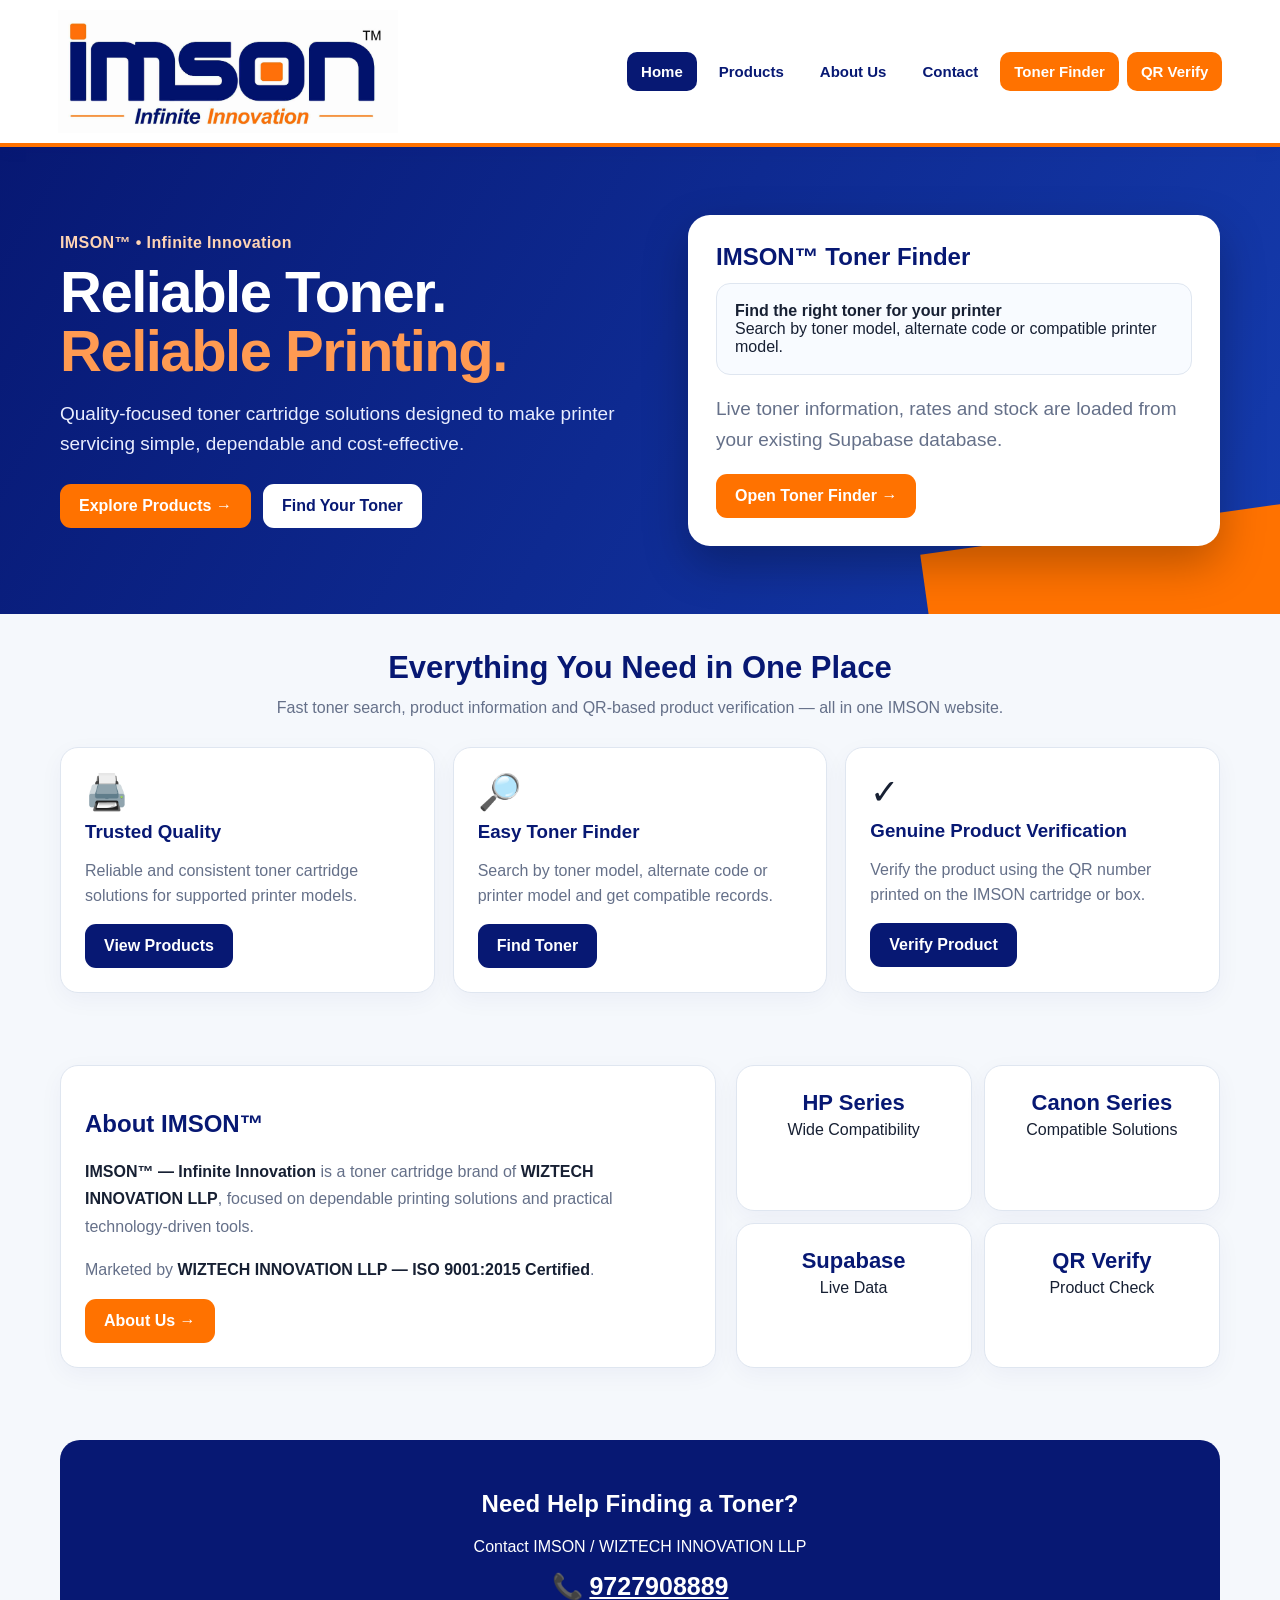
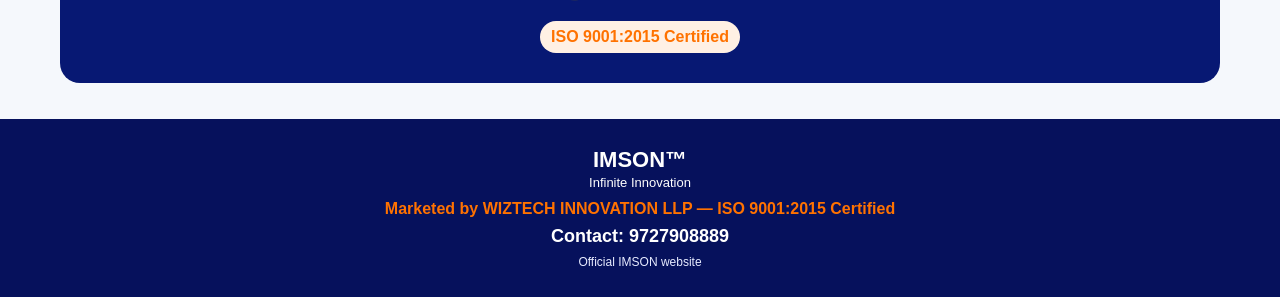
==== index.html @ 4d55fdef "Add files via upload" ====
<!doctype html><html lang="en"><head><meta charset="utf-8"><meta name="viewport" content="width=device-width,initial-scale=1"><title>IMSON™ | Infinite Innovation</title><meta name="description" content="IMSON™ toner cartridges — reliable printing solutions, toner finder and genuine product verification."><link rel="stylesheet" href="styles.css">
<link rel="icon" type="image/jpeg" href="Fevicon.jpg">
<link rel="shortcut icon" type="image/jpeg" href="Fevicon.jpg">
</head><body>
<header class="site-header"><a class="brand-link" href="index.html"><img class="site-logo" src="imson-logo.png" alt="IMSON™ Infinite Innovation"></a><nav class="site-nav"><a class="active" href="index.html">Home</a><a href="products.html">Products</a><a href="about.html">About Us</a><a href="contact.html">Contact</a><a class="special" href="toner-finder.html">Toner Finder</a><a class="special" href="qr-verification.html">QR Verify</a></nav></header>
<main>
<section class="hero-home"><div class="container home-grid"><div><div class="eyebrow">IMSON™ • Infinite Innovation</div><h1>Reliable Toner.<br><span>Reliable Printing.</span></h1><p>Quality-focused toner cartridge solutions designed to make printer servicing simple, dependable and cost-effective.</p><div class="hero-actions"><a class="btn btn-orange" href="products.html">Explore Products →</a><a class="btn btn-white" href="toner-finder.html">Find Your Toner</a></div></div><div class="hero-card"><h2>IMSON™ Toner Finder</h2><div class="finder-mini"><b>Find the right toner for your printer</b><br>Search by toner model, alternate code or compatible printer model.</div><p style="color:#657089;line-height:1.6">Live toner information, rates and stock are loaded from your existing Supabase database.</p><a class="btn btn-orange" href="toner-finder.html">Open Toner Finder →</a></div></div></section>
<section class="section"><div class="container"><h2 class="section-title">Everything You Need in One Place</h2><p class="section-sub">Fast toner search, product information and QR-based product verification — all in one IMSON website.</p><div class="features"><article class="card feature-card"><div class="feature-icon">🖨️</div><h3>Trusted Quality</h3><p>Reliable and consistent toner cartridge solutions for supported printer models.</p><a class="btn btn-navy" href="products.html">View Products</a></article><article class="card feature-card"><div class="feature-icon">🔎</div><h3>Easy Toner Finder</h3><p>Search by toner model, alternate code or printer model and get compatible records.</p><a class="btn btn-navy" href="toner-finder.html">Find Toner</a></article><article class="card feature-card"><div class="feature-icon">✓</div><h3>Genuine Product Verification</h3><p>Verify the product using the QR number printed on the IMSON cartridge or box.</p><a class="btn btn-navy" href="qr-verification.html">Verify Product</a></article></div></div></section>
<section class="section" id="about-preview"><div class="container about-grid"><div class="card"><h2 style="color:var(--navy)">About IMSON™</h2><p style="line-height:1.7;color:var(--muted)"><b style="color:var(--text)">IMSON™ — Infinite Innovation</b> is a toner cartridge brand of <b style="color:var(--text)">WIZTECH INNOVATION LLP</b>, focused on dependable printing solutions and practical technology-driven tools.</p><p style="line-height:1.7;color:var(--muted)">Marketed by <b style="color:var(--text)">WIZTECH INNOVATION LLP — ISO 9001:2015 Certified</b>.</p><a class="btn btn-orange" href="about.html">About Us →</a></div><div class="facts"><div class="card fact"><b>HP Series</b>Wide Compatibility</div><div class="card fact"><b>Canon Series</b>Compatible Solutions</div><div class="card fact"><b>Supabase</b>Live Data</div><div class="card fact"><b>QR Verify</b>Product Check</div></div></div></section>
<section class="section"><div class="container"><div class="contact-cta"><h2>Need Help Finding a Toner?</h2><p>Contact IMSON / WIZTECH INNOVATION LLP</p><p style="font-size:25px;margin:10px 0">📞 <a href="tel:9727908889">9727908889</a></p><span class="iso">ISO 9001:2015 Certified</span></div></div></section>
</main><footer class="footer"><div class="brand">IMSON™</div><div class="tag">Infinite Innovation</div><div class="marketed">Marketed by WIZTECH INNOVATION LLP — ISO 9001:2015 Certified</div><div class="contact">Contact: 9727908889</div><div class="official">Official IMSON website</div></footer></body></html>
---- styles.css ----
:root{--navy:#071873;--navy2:#1237a6;--orange:#ff7200;--bg:#f5f8fc;--text:#172033;--muted:#657089;--line:#dfe6f0;--green:#16823e}
*{box-sizing:border-box}html{scroll-behavior:smooth}body{margin:0;font-family:Arial,Helvetica,sans-serif;background:var(--bg);color:var(--text)}
a{color:inherit}.site-header{background:#fff;border-bottom:4px solid var(--orange);padding:10px 4.5%;display:flex;align-items:center;justify-content:space-between;gap:22px;flex-wrap:wrap;box-shadow:0 2px 16px #07187312;overflow:visible;position:relative;z-index:10}.brand-link{display:block;line-height:0;flex:0 0 auto;overflow:visible}.site-logo{display:block;width:340px;max-width:43vw;height:auto;max-height:none;object-fit:contain;overflow:visible}.site-nav{display:flex;align-items:center;justify-content:center;gap:8px;flex-wrap:wrap;margin-left:auto}.site-nav a{padding:10px 13px;border-radius:10px;background:transparent;color:var(--navy);text-decoration:none;font-weight:800;font-size:15px;white-space:nowrap;border:1px solid transparent}.site-nav a:hover,.site-nav a.active{background:var(--navy);color:#fff}.site-nav a.special{background:var(--orange);color:#fff}.site-nav a.special:hover,.site-nav a.special.active{background:#e65f00;color:#fff}
.container{width:min(1160px,calc(100% - 28px));margin:0 auto}.page-hero{background:linear-gradient(120deg,var(--navy),#153caf);color:#fff;padding:48px 20px;text-align:center;position:relative;overflow:hidden}.page-hero:after{content:"";position:absolute;right:-90px;bottom:-70px;width:380px;height:120px;background:var(--orange);transform:rotate(-8deg);opacity:.95}.page-hero h1,.page-hero p,.page-hero .crumb{position:relative;z-index:1}.page-hero h1{font-size:42px;margin:0 0 8px}.page-hero p{font-size:18px;margin:0;color:#e9edff}.crumb{font-size:13px;margin-bottom:12px;color:#dfe7ff}.section{padding:36px 0}.section-title{text-align:center;color:var(--navy);font-size:31px;margin:0 0 10px}.section-sub{text-align:center;color:var(--muted);margin:0 auto 26px;max-width:760px;line-height:1.55}.card{background:#fff;border:1px solid var(--line);border-radius:18px;padding:24px;box-shadow:0 7px 25px #0718730b}.btn{display:inline-block;text-decoration:none;border:0;border-radius:11px;padding:13px 19px;font-weight:900;cursor:pointer}.btn-orange{background:var(--orange);color:#fff}.btn-navy{background:var(--navy);color:#fff}.btn-white{background:#fff;color:var(--navy)}
.footer{margin-top:0;background:#06115c;color:#fff;text-align:center;padding:28px 15px}.footer .brand{font-size:22px;font-weight:900}.footer .tag{margin-top:2px;font-size:13px}.footer .marketed{color:var(--orange);font-weight:900;margin-top:10px}.footer .contact{font-size:18px;font-weight:900;margin-top:8px}.footer .official{font-size:12px;color:#e7ebff;margin-top:8px}
.hero-home{background:linear-gradient(120deg,var(--navy),#153caf);color:#fff;padding:68px 0;position:relative;overflow:hidden}.hero-home:after{content:"";position:absolute;right:-80px;bottom:-80px;width:430px;height:170px;background:var(--orange);transform:rotate(-8deg)}.home-grid{display:grid;grid-template-columns:1.05fr .95fr;gap:40px;align-items:center;position:relative;z-index:1}.eyebrow{font-weight:800;color:#ffd4b4;letter-spacing:.4px}.hero-home h1{font-size:58px;line-height:1.02;margin:10px 0 18px;letter-spacing:-1.5px}.hero-home h1 span{color:#ff9a52}.hero-home p{font-size:19px;line-height:1.6;color:#e9edff;max-width:620px}.hero-actions{display:flex;gap:12px;flex-wrap:wrap;margin-top:24px}.hero-card{background:#fff;color:var(--text);border-radius:22px;padding:28px;box-shadow:0 18px 45px #0004}.hero-card h2{color:var(--navy);margin:0 0 12px}.finder-mini{border:1px solid var(--line);border-radius:14px;padding:18px;background:#f8fbff}.features{display:grid;grid-template-columns:repeat(3,1fr);gap:18px}.feature-card h3{color:var(--navy);margin:8px 0}.feature-icon{font-size:35px}.feature-card p{color:var(--muted);line-height:1.55}.about-grid{display:grid;grid-template-columns:1.15fr .85fr;gap:20px}.facts{display:grid;grid-template-columns:1fr 1fr;gap:12px}.fact{text-align:center}.fact b{display:block;color:var(--navy);font-size:22px;margin-bottom:5px}.contact-cta{background:var(--navy);color:#fff;border-radius:20px;padding:30px;text-align:center}.contact-cta a{color:#fff;font-weight:900}.iso{display:inline-block;background:#fff0e4;color:var(--orange);font-weight:900;padding:7px 11px;border-radius:999px;margin-top:10px}
.products-search{display:flex;gap:10px;max-width:800px;margin:0 auto 25px}.products-search input{flex:1;padding:14px 16px;border:2px solid #d7e1ed;border-radius:10px;font-size:16px;outline:none}.products-grid{display:grid;grid-template-columns:repeat(3,1fr);gap:16px}.product-card h3{margin:0;color:var(--navy);font-size:24px}.product-card .alt{color:var(--muted);margin-top:5px}.product-meta{display:flex;justify-content:space-between;gap:10px;margin-top:18px;padding-top:14px;border-top:1px solid var(--line);font-weight:900;color:var(--navy)}.badge{display:inline-block;background:#edf5ff;color:#234c84;border:1px solid #dceafa;padding:5px 8px;border-radius:15px;margin:3px 3px 0 0;font-size:12px}.stock{color:var(--green)}.empty{padding:30px;text-align:center;color:var(--muted)}
.contact-grid{display:grid;grid-template-columns:.8fr 1.2fr;gap:20px}.contact-list{display:grid;gap:12px}.contact-item{background:#fff;border:1px solid var(--line);border-radius:15px;padding:18px}.contact-item b{display:block;color:var(--navy);margin-bottom:5px}.contact-form{display:grid;gap:12px}.contact-form label{font-weight:800;color:var(--navy);font-size:14px}.contact-form input,.contact-form textarea{width:100%;padding:13px;border:1px solid #cbd4e2;border-radius:10px;font-size:15px}.contact-form textarea{min-height:150px;resize:vertical}.note{color:var(--muted);font-size:13px}
@media(max-width:1000px){.site-logo{max-width:40vw}.home-grid,.about-grid,.contact-grid{grid-template-columns:1fr}.products-grid,.features{grid-template-columns:repeat(2,1fr)}.hero-home h1{font-size:48px}}
@media(max-width:760px){.site-header{justify-content:center;padding:10px 12px}.brand-link{width:100%;text-align:center}.site-logo{width:340px;max-width:92vw}.site-nav{width:100%;margin:0;gap:5px}.site-nav a{font-size:13px;padding:9px 10px}.hero-home{padding:48px 0}.hero-home h1{font-size:40px}.page-hero h1{font-size:34px}.products-grid,.features{grid-template-columns:1fr}.products-search{flex-direction:column}.products-search .btn{width:100%}}
@media(max-width:480px){.site-nav a{font-size:12px;padding:8px 8px}.site-logo{max-width:94vw}.facts{grid-template-columns:1fr}.hero-home h1{font-size:34px}}
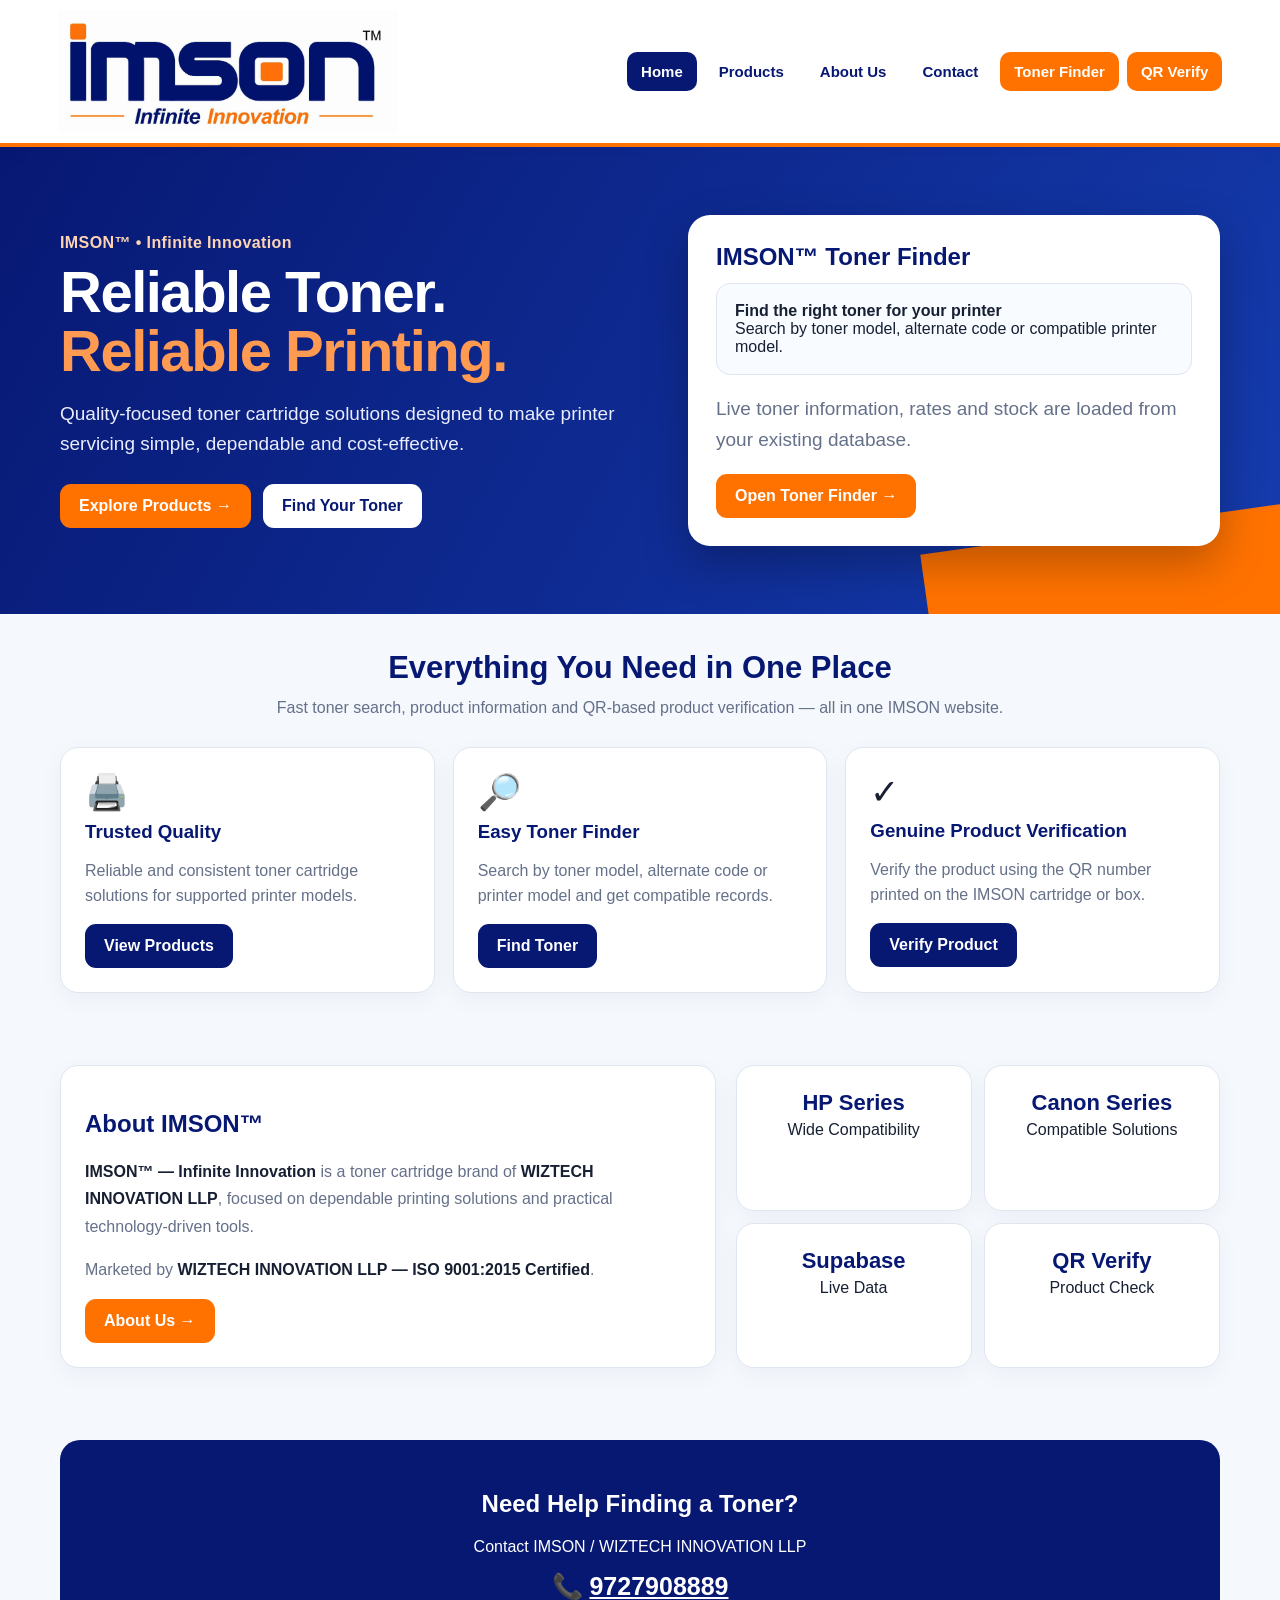
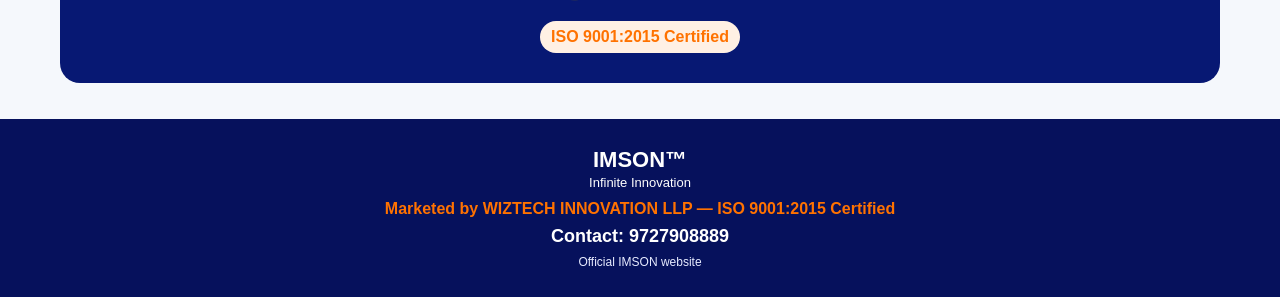
==== commit f5e0abff: "Update index.html" ====
--- a/index.html
+++ b/index.html
@@ -4,7 +4,7 @@
 </head><body>
 <header class="site-header"><a class="brand-link" href="index.html"><img class="site-logo" src="imson-logo.png" alt="IMSON™ Infinite Innovation"></a><nav class="site-nav"><a class="active" href="index.html">Home</a><a href="products.html">Products</a><a href="about.html">About Us</a><a href="contact.html">Contact</a><a class="special" href="toner-finder.html">Toner Finder</a><a class="special" href="qr-verification.html">QR Verify</a></nav></header>
 <main>
-<section class="hero-home"><div class="container home-grid"><div><div class="eyebrow">IMSON™ • Infinite Innovation</div><h1>Reliable Toner.<br><span>Reliable Printing.</span></h1><p>Quality-focused toner cartridge solutions designed to make printer servicing simple, dependable and cost-effective.</p><div class="hero-actions"><a class="btn btn-orange" href="products.html">Explore Products →</a><a class="btn btn-white" href="toner-finder.html">Find Your Toner</a></div></div><div class="hero-card"><h2>IMSON™ Toner Finder</h2><div class="finder-mini"><b>Find the right toner for your printer</b><br>Search by toner model, alternate code or compatible printer model.</div><p style="color:#657089;line-height:1.6">Live toner information, rates and stock are loaded from your existing Supabase database.</p><a class="btn btn-orange" href="toner-finder.html">Open Toner Finder →</a></div></div></section>
+<section class="hero-home"><div class="container home-grid"><div><div class="eyebrow">IMSON™ • Infinite Innovation</div><h1>Reliable Toner.<br><span>Reliable Printing.</span></h1><p>Quality-focused toner cartridge solutions designed to make printer servicing simple, dependable and cost-effective.</p><div class="hero-actions"><a class="btn btn-orange" href="products.html">Explore Products →</a><a class="btn btn-white" href="toner-finder.html">Find Your Toner</a></div></div><div class="hero-card"><h2>IMSON™ Toner Finder</h2><div class="finder-mini"><b>Find the right toner for your printer</b><br>Search by toner model, alternate code or compatible printer model.</div><p style="color:#657089;line-height:1.6">Live toner information, rates and stock are loaded from your existing database.</p><a class="btn btn-orange" href="toner-finder.html">Open Toner Finder →</a></div></div></section>
 <section class="section"><div class="container"><h2 class="section-title">Everything You Need in One Place</h2><p class="section-sub">Fast toner search, product information and QR-based product verification — all in one IMSON website.</p><div class="features"><article class="card feature-card"><div class="feature-icon">🖨️</div><h3>Trusted Quality</h3><p>Reliable and consistent toner cartridge solutions for supported printer models.</p><a class="btn btn-navy" href="products.html">View Products</a></article><article class="card feature-card"><div class="feature-icon">🔎</div><h3>Easy Toner Finder</h3><p>Search by toner model, alternate code or printer model and get compatible records.</p><a class="btn btn-navy" href="toner-finder.html">Find Toner</a></article><article class="card feature-card"><div class="feature-icon">✓</div><h3>Genuine Product Verification</h3><p>Verify the product using the QR number printed on the IMSON cartridge or box.</p><a class="btn btn-navy" href="qr-verification.html">Verify Product</a></article></div></div></section>
 <section class="section" id="about-preview"><div class="container about-grid"><div class="card"><h2 style="color:var(--navy)">About IMSON™</h2><p style="line-height:1.7;color:var(--muted)"><b style="color:var(--text)">IMSON™ — Infinite Innovation</b> is a toner cartridge brand of <b style="color:var(--text)">WIZTECH INNOVATION LLP</b>, focused on dependable printing solutions and practical technology-driven tools.</p><p style="line-height:1.7;color:var(--muted)">Marketed by <b style="color:var(--text)">WIZTECH INNOVATION LLP — ISO 9001:2015 Certified</b>.</p><a class="btn btn-orange" href="about.html">About Us →</a></div><div class="facts"><div class="card fact"><b>HP Series</b>Wide Compatibility</div><div class="card fact"><b>Canon Series</b>Compatible Solutions</div><div class="card fact"><b>Supabase</b>Live Data</div><div class="card fact"><b>QR Verify</b>Product Check</div></div></div></section>
 <section class="section"><div class="container"><div class="contact-cta"><h2>Need Help Finding a Toner?</h2><p>Contact IMSON / WIZTECH INNOVATION LLP</p><p style="font-size:25px;margin:10px 0">📞 <a href="tel:9727908889">9727908889</a></p><span class="iso">ISO 9001:2015 Certified</span></div></div></section>
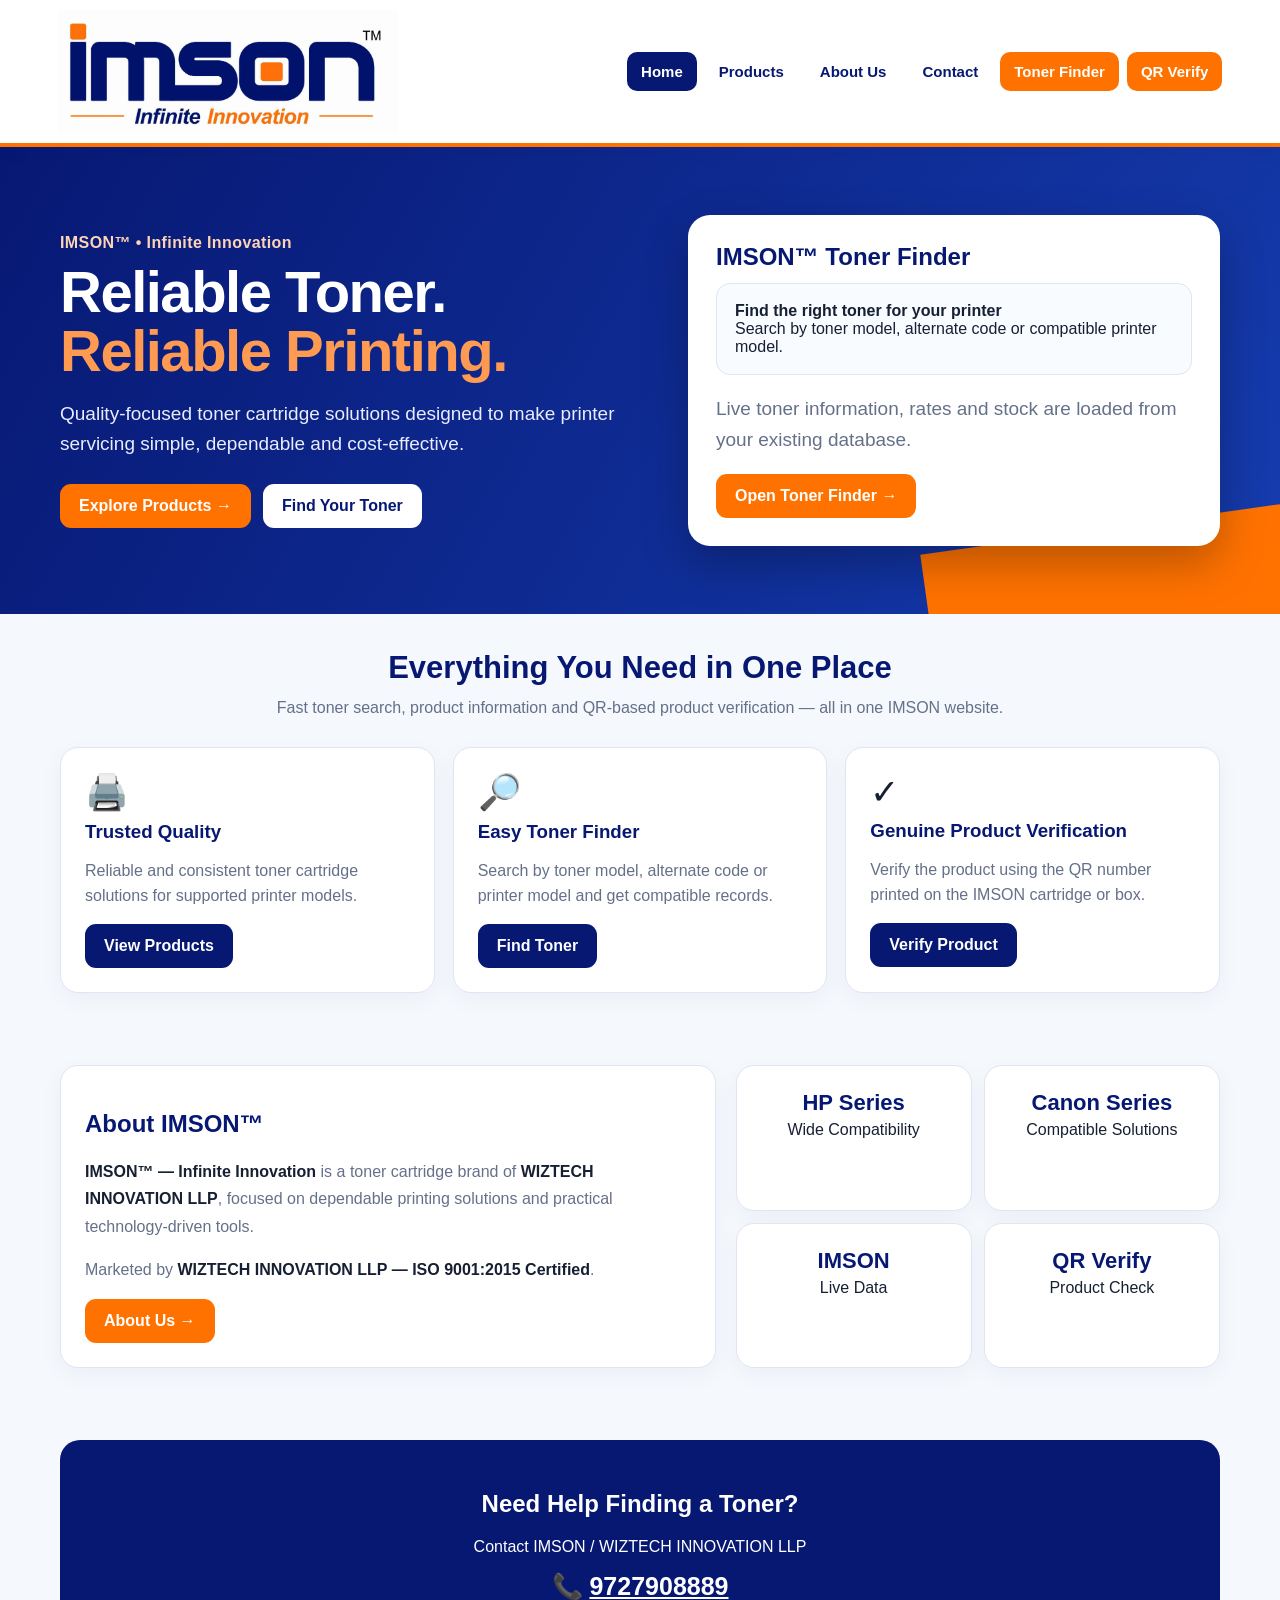
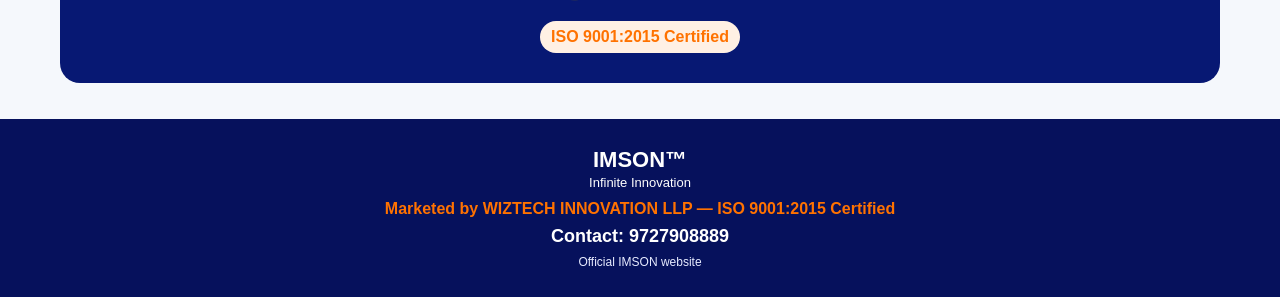
==== commit 699dd16c: "Update index.html" ====
--- a/index.html
+++ b/index.html
@@ -6,6 +6,6 @@
 <main>
 <section class="hero-home"><div class="container home-grid"><div><div class="eyebrow">IMSON™ • Infinite Innovation</div><h1>Reliable Toner.<br><span>Reliable Printing.</span></h1><p>Quality-focused toner cartridge solutions designed to make printer servicing simple, dependable and cost-effective.</p><div class="hero-actions"><a class="btn btn-orange" href="products.html">Explore Products →</a><a class="btn btn-white" href="toner-finder.html">Find Your Toner</a></div></div><div class="hero-card"><h2>IMSON™ Toner Finder</h2><div class="finder-mini"><b>Find the right toner for your printer</b><br>Search by toner model, alternate code or compatible printer model.</div><p style="color:#657089;line-height:1.6">Live toner information, rates and stock are loaded from your existing database.</p><a class="btn btn-orange" href="toner-finder.html">Open Toner Finder →</a></div></div></section>
 <section class="section"><div class="container"><h2 class="section-title">Everything You Need in One Place</h2><p class="section-sub">Fast toner search, product information and QR-based product verification — all in one IMSON website.</p><div class="features"><article class="card feature-card"><div class="feature-icon">🖨️</div><h3>Trusted Quality</h3><p>Reliable and consistent toner cartridge solutions for supported printer models.</p><a class="btn btn-navy" href="products.html">View Products</a></article><article class="card feature-card"><div class="feature-icon">🔎</div><h3>Easy Toner Finder</h3><p>Search by toner model, alternate code or printer model and get compatible records.</p><a class="btn btn-navy" href="toner-finder.html">Find Toner</a></article><article class="card feature-card"><div class="feature-icon">✓</div><h3>Genuine Product Verification</h3><p>Verify the product using the QR number printed on the IMSON cartridge or box.</p><a class="btn btn-navy" href="qr-verification.html">Verify Product</a></article></div></div></section>
-<section class="section" id="about-preview"><div class="container about-grid"><div class="card"><h2 style="color:var(--navy)">About IMSON™</h2><p style="line-height:1.7;color:var(--muted)"><b style="color:var(--text)">IMSON™ — Infinite Innovation</b> is a toner cartridge brand of <b style="color:var(--text)">WIZTECH INNOVATION LLP</b>, focused on dependable printing solutions and practical technology-driven tools.</p><p style="line-height:1.7;color:var(--muted)">Marketed by <b style="color:var(--text)">WIZTECH INNOVATION LLP — ISO 9001:2015 Certified</b>.</p><a class="btn btn-orange" href="about.html">About Us →</a></div><div class="facts"><div class="card fact"><b>HP Series</b>Wide Compatibility</div><div class="card fact"><b>Canon Series</b>Compatible Solutions</div><div class="card fact"><b>Supabase</b>Live Data</div><div class="card fact"><b>QR Verify</b>Product Check</div></div></div></section>
+<section class="section" id="about-preview"><div class="container about-grid"><div class="card"><h2 style="color:var(--navy)">About IMSON™</h2><p style="line-height:1.7;color:var(--muted)"><b style="color:var(--text)">IMSON™ — Infinite Innovation</b> is a toner cartridge brand of <b style="color:var(--text)">WIZTECH INNOVATION LLP</b>, focused on dependable printing solutions and practical technology-driven tools.</p><p style="line-height:1.7;color:var(--muted)">Marketed by <b style="color:var(--text)">WIZTECH INNOVATION LLP — ISO 9001:2015 Certified</b>.</p><a class="btn btn-orange" href="about.html">About Us →</a></div><div class="facts"><div class="card fact"><b>HP Series</b>Wide Compatibility</div><div class="card fact"><b>Canon Series</b>Compatible Solutions</div><div class="card fact"><b>IMSON</b>Live Data</div><div class="card fact"><b>QR Verify</b>Product Check</div></div></div></section>
 <section class="section"><div class="container"><div class="contact-cta"><h2>Need Help Finding a Toner?</h2><p>Contact IMSON / WIZTECH INNOVATION LLP</p><p style="font-size:25px;margin:10px 0">📞 <a href="tel:9727908889">9727908889</a></p><span class="iso">ISO 9001:2015 Certified</span></div></div></section>
 </main><footer class="footer"><div class="brand">IMSON™</div><div class="tag">Infinite Innovation</div><div class="marketed">Marketed by WIZTECH INNOVATION LLP — ISO 9001:2015 Certified</div><div class="contact">Contact: 9727908889</div><div class="official">Official IMSON website</div></footer></body></html>
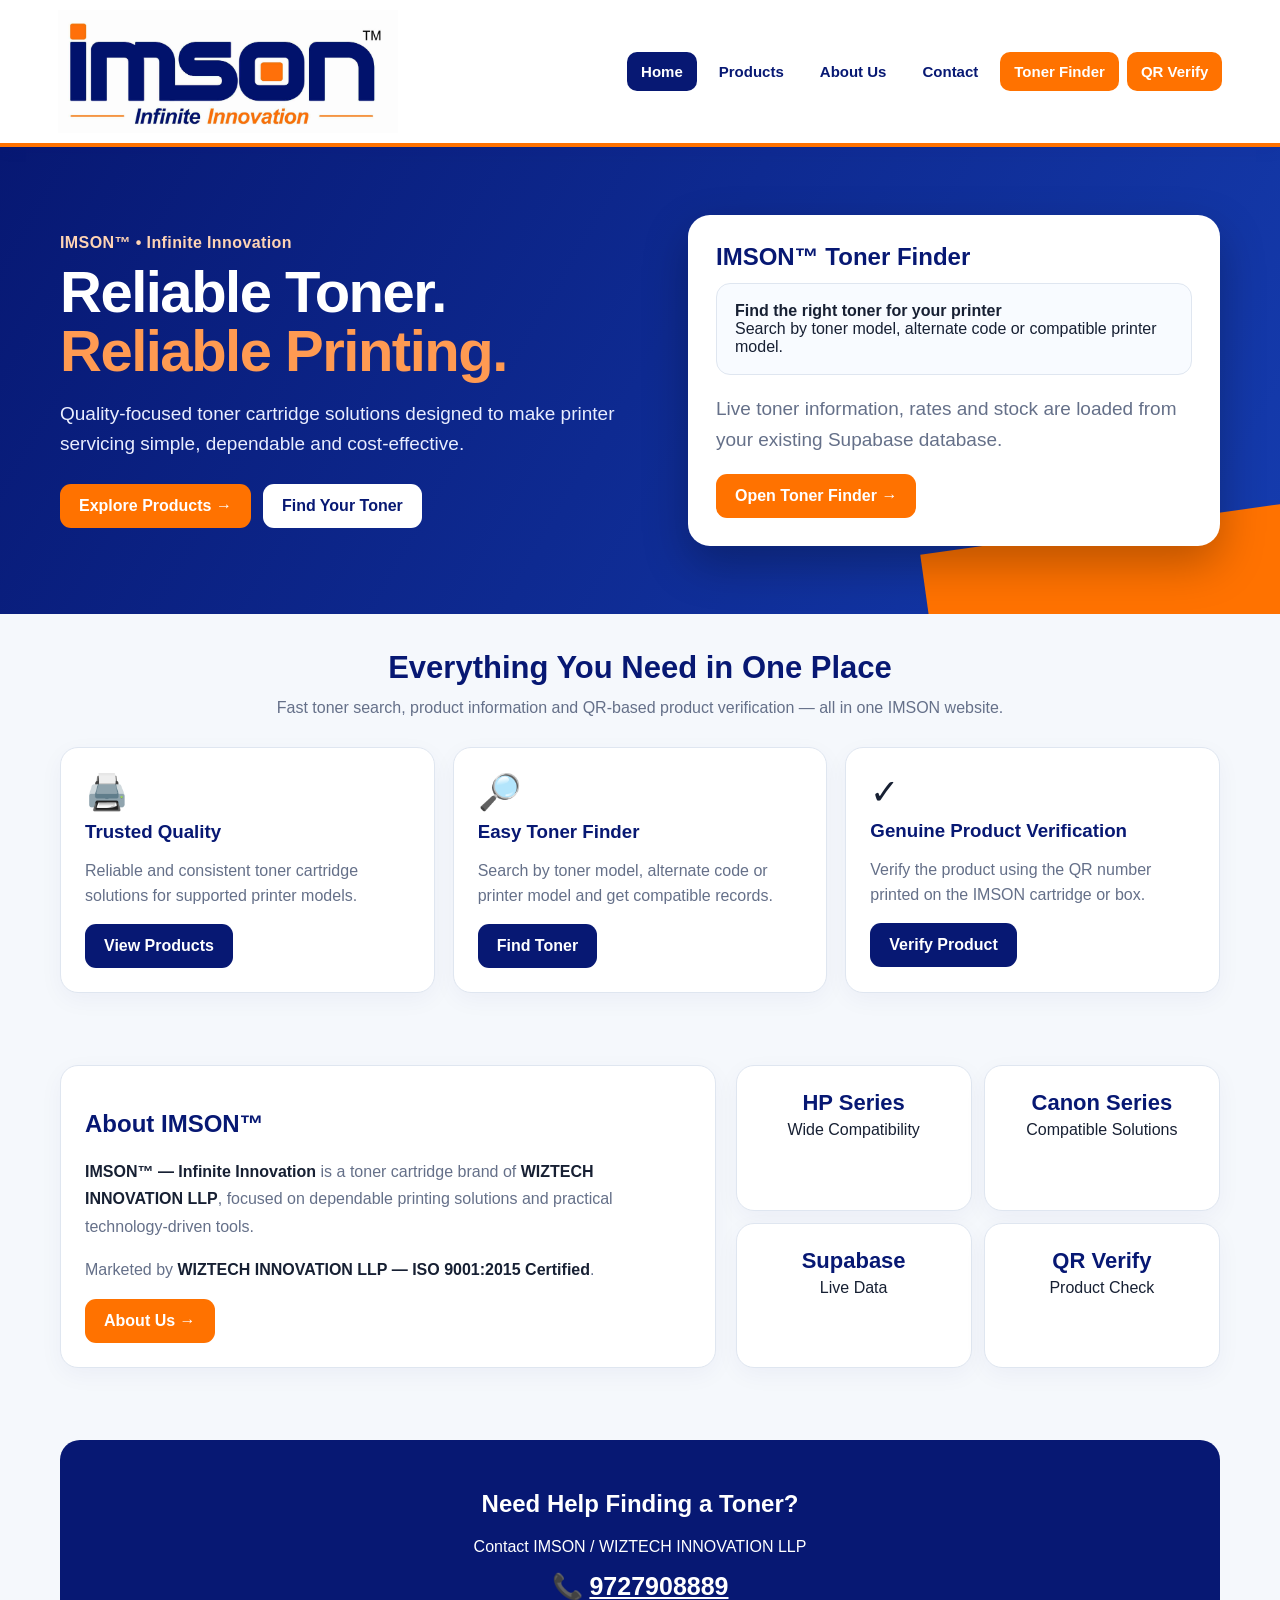
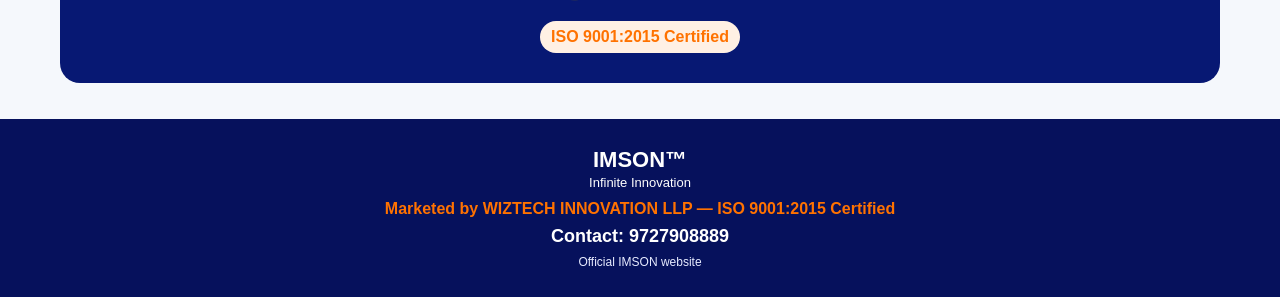
==== commit d364abd4: "Add files via upload" ====
--- a/index.html
+++ b/index.html
@@ -1,11 +1,8 @@
-<!doctype html><html lang="en"><head><meta charset="utf-8"><meta name="viewport" content="width=device-width,initial-scale=1"><title>IMSON™ | Infinite Innovation</title><meta name="description" content="IMSON™ toner cartridges — reliable printing solutions, toner finder and genuine product verification."><link rel="stylesheet" href="styles.css">
-<link rel="icon" type="image/jpeg" href="Fevicon.jpg">
-<link rel="shortcut icon" type="image/jpeg" href="Fevicon.jpg">
-</head><body>
+<!doctype html><html lang="en"><head><meta charset="utf-8"><meta name="viewport" content="width=device-width,initial-scale=1"><title>IMSON™ | Infinite Innovation</title><meta name="description" content="IMSON™ toner cartridges — reliable printing solutions, toner finder and genuine product verification."><link rel="icon" href="imson-logo.png"><link rel="stylesheet" href="styles.css"></head><body>
 <header class="site-header"><a class="brand-link" href="index.html"><img class="site-logo" src="imson-logo.png" alt="IMSON™ Infinite Innovation"></a><nav class="site-nav"><a class="active" href="index.html">Home</a><a href="products.html">Products</a><a href="about.html">About Us</a><a href="contact.html">Contact</a><a class="special" href="toner-finder.html">Toner Finder</a><a class="special" href="qr-verification.html">QR Verify</a></nav></header>
 <main>
-<section class="hero-home"><div class="container home-grid"><div><div class="eyebrow">IMSON™ • Infinite Innovation</div><h1>Reliable Toner.<br><span>Reliable Printing.</span></h1><p>Quality-focused toner cartridge solutions designed to make printer servicing simple, dependable and cost-effective.</p><div class="hero-actions"><a class="btn btn-orange" href="products.html">Explore Products →</a><a class="btn btn-white" href="toner-finder.html">Find Your Toner</a></div></div><div class="hero-card"><h2>IMSON™ Toner Finder</h2><div class="finder-mini"><b>Find the right toner for your printer</b><br>Search by toner model, alternate code or compatible printer model.</div><p style="color:#657089;line-height:1.6">Live toner information, rates and stock are loaded from your existing database.</p><a class="btn btn-orange" href="toner-finder.html">Open Toner Finder →</a></div></div></section>
+<section class="hero-home"><div class="container home-grid"><div><div class="eyebrow">IMSON™ • Infinite Innovation</div><h1>Reliable Toner.<br><span>Reliable Printing.</span></h1><p>Quality-focused toner cartridge solutions designed to make printer servicing simple, dependable and cost-effective.</p><div class="hero-actions"><a class="btn btn-orange" href="products.html">Explore Products →</a><a class="btn btn-white" href="toner-finder.html">Find Your Toner</a></div></div><div class="hero-card"><h2>IMSON™ Toner Finder</h2><div class="finder-mini"><b>Find the right toner for your printer</b><br>Search by toner model, alternate code or compatible printer model.</div><p style="color:#657089;line-height:1.6">Live toner information, rates and stock are loaded from your existing Supabase database.</p><a class="btn btn-orange" href="toner-finder.html">Open Toner Finder →</a></div></div></section>
 <section class="section"><div class="container"><h2 class="section-title">Everything You Need in One Place</h2><p class="section-sub">Fast toner search, product information and QR-based product verification — all in one IMSON website.</p><div class="features"><article class="card feature-card"><div class="feature-icon">🖨️</div><h3>Trusted Quality</h3><p>Reliable and consistent toner cartridge solutions for supported printer models.</p><a class="btn btn-navy" href="products.html">View Products</a></article><article class="card feature-card"><div class="feature-icon">🔎</div><h3>Easy Toner Finder</h3><p>Search by toner model, alternate code or printer model and get compatible records.</p><a class="btn btn-navy" href="toner-finder.html">Find Toner</a></article><article class="card feature-card"><div class="feature-icon">✓</div><h3>Genuine Product Verification</h3><p>Verify the product using the QR number printed on the IMSON cartridge or box.</p><a class="btn btn-navy" href="qr-verification.html">Verify Product</a></article></div></div></section>
-<section class="section" id="about-preview"><div class="container about-grid"><div class="card"><h2 style="color:var(--navy)">About IMSON™</h2><p style="line-height:1.7;color:var(--muted)"><b style="color:var(--text)">IMSON™ — Infinite Innovation</b> is a toner cartridge brand of <b style="color:var(--text)">WIZTECH INNOVATION LLP</b>, focused on dependable printing solutions and practical technology-driven tools.</p><p style="line-height:1.7;color:var(--muted)">Marketed by <b style="color:var(--text)">WIZTECH INNOVATION LLP — ISO 9001:2015 Certified</b>.</p><a class="btn btn-orange" href="about.html">About Us →</a></div><div class="facts"><div class="card fact"><b>HP Series</b>Wide Compatibility</div><div class="card fact"><b>Canon Series</b>Compatible Solutions</div><div class="card fact"><b>IMSON</b>Live Data</div><div class="card fact"><b>QR Verify</b>Product Check</div></div></div></section>
+<section class="section" id="about-preview"><div class="container about-grid"><div class="card"><h2 style="color:var(--navy)">About IMSON™</h2><p style="line-height:1.7;color:var(--muted)"><b style="color:var(--text)">IMSON™ — Infinite Innovation</b> is a toner cartridge brand of <b style="color:var(--text)">WIZTECH INNOVATION LLP</b>, focused on dependable printing solutions and practical technology-driven tools.</p><p style="line-height:1.7;color:var(--muted)">Marketed by <b style="color:var(--text)">WIZTECH INNOVATION LLP — ISO 9001:2015 Certified</b>.</p><a class="btn btn-orange" href="about.html">About Us →</a></div><div class="facts"><div class="card fact"><b>HP Series</b>Wide Compatibility</div><div class="card fact"><b>Canon Series</b>Compatible Solutions</div><div class="card fact"><b>Supabase</b>Live Data</div><div class="card fact"><b>QR Verify</b>Product Check</div></div></div></section>
 <section class="section"><div class="container"><div class="contact-cta"><h2>Need Help Finding a Toner?</h2><p>Contact IMSON / WIZTECH INNOVATION LLP</p><p style="font-size:25px;margin:10px 0">📞 <a href="tel:9727908889">9727908889</a></p><span class="iso">ISO 9001:2015 Certified</span></div></div></section>
 </main><footer class="footer"><div class="brand">IMSON™</div><div class="tag">Infinite Innovation</div><div class="marketed">Marketed by WIZTECH INNOVATION LLP — ISO 9001:2015 Certified</div><div class="contact">Contact: 9727908889</div><div class="official">Official IMSON website</div></footer></body></html>
--- a/styles.css
+++ b/styles.css
@@ -7,5 +7,5 @@
 .products-search{display:flex;gap:10px;max-width:800px;margin:0 auto 25px}.products-search input{flex:1;padding:14px 16px;border:2px solid #d7e1ed;border-radius:10px;font-size:16px;outline:none}.products-grid{display:grid;grid-template-columns:repeat(3,1fr);gap:16px}.product-card h3{margin:0;color:var(--navy);font-size:24px}.product-card .alt{color:var(--muted);margin-top:5px}.product-meta{display:flex;justify-content:space-between;gap:10px;margin-top:18px;padding-top:14px;border-top:1px solid var(--line);font-weight:900;color:var(--navy)}.badge{display:inline-block;background:#edf5ff;color:#234c84;border:1px solid #dceafa;padding:5px 8px;border-radius:15px;margin:3px 3px 0 0;font-size:12px}.stock{color:var(--green)}.empty{padding:30px;text-align:center;color:var(--muted)}
 .contact-grid{display:grid;grid-template-columns:.8fr 1.2fr;gap:20px}.contact-list{display:grid;gap:12px}.contact-item{background:#fff;border:1px solid var(--line);border-radius:15px;padding:18px}.contact-item b{display:block;color:var(--navy);margin-bottom:5px}.contact-form{display:grid;gap:12px}.contact-form label{font-weight:800;color:var(--navy);font-size:14px}.contact-form input,.contact-form textarea{width:100%;padding:13px;border:1px solid #cbd4e2;border-radius:10px;font-size:15px}.contact-form textarea{min-height:150px;resize:vertical}.note{color:var(--muted);font-size:13px}
 @media(max-width:1000px){.site-logo{max-width:40vw}.home-grid,.about-grid,.contact-grid{grid-template-columns:1fr}.products-grid,.features{grid-template-columns:repeat(2,1fr)}.hero-home h1{font-size:48px}}
-@media(max-width:760px){.site-header{justify-content:center;padding:10px 12px}.brand-link{width:100%;text-align:center}.site-logo{width:340px;max-width:92vw}.site-nav{width:100%;margin:0;gap:5px}.site-nav a{font-size:13px;padding:9px 10px}.hero-home{padding:48px 0}.hero-home h1{font-size:40px}.page-hero h1{font-size:34px}.products-grid,.features{grid-template-columns:1fr}.products-search{flex-direction:column}.products-search .btn{width:100%}}
+@media(max-width:760px){.site-header{justify-content:center;padding:10px 12px}.brand-link{width:100%;margin-left:auto;margin-right:auto;text-align:center;display:flex;justify-content:center;align-items:center}.site-logo{width:340px;max-width:92vw;margin:0 auto}.site-nav{width:100%;margin:0;gap:5px}.site-nav a{font-size:13px;padding:9px 10px}.hero-home{padding:48px 0}.hero-home h1{font-size:40px}.page-hero h1{font-size:34px}.products-grid,.features{grid-template-columns:1fr}.products-search{flex-direction:column}.products-search .btn{width:100%}}
 @media(max-width:480px){.site-nav a{font-size:12px;padding:8px 8px}.site-logo{max-width:94vw}.facts{grid-template-columns:1fr}.hero-home h1{font-size:34px}}
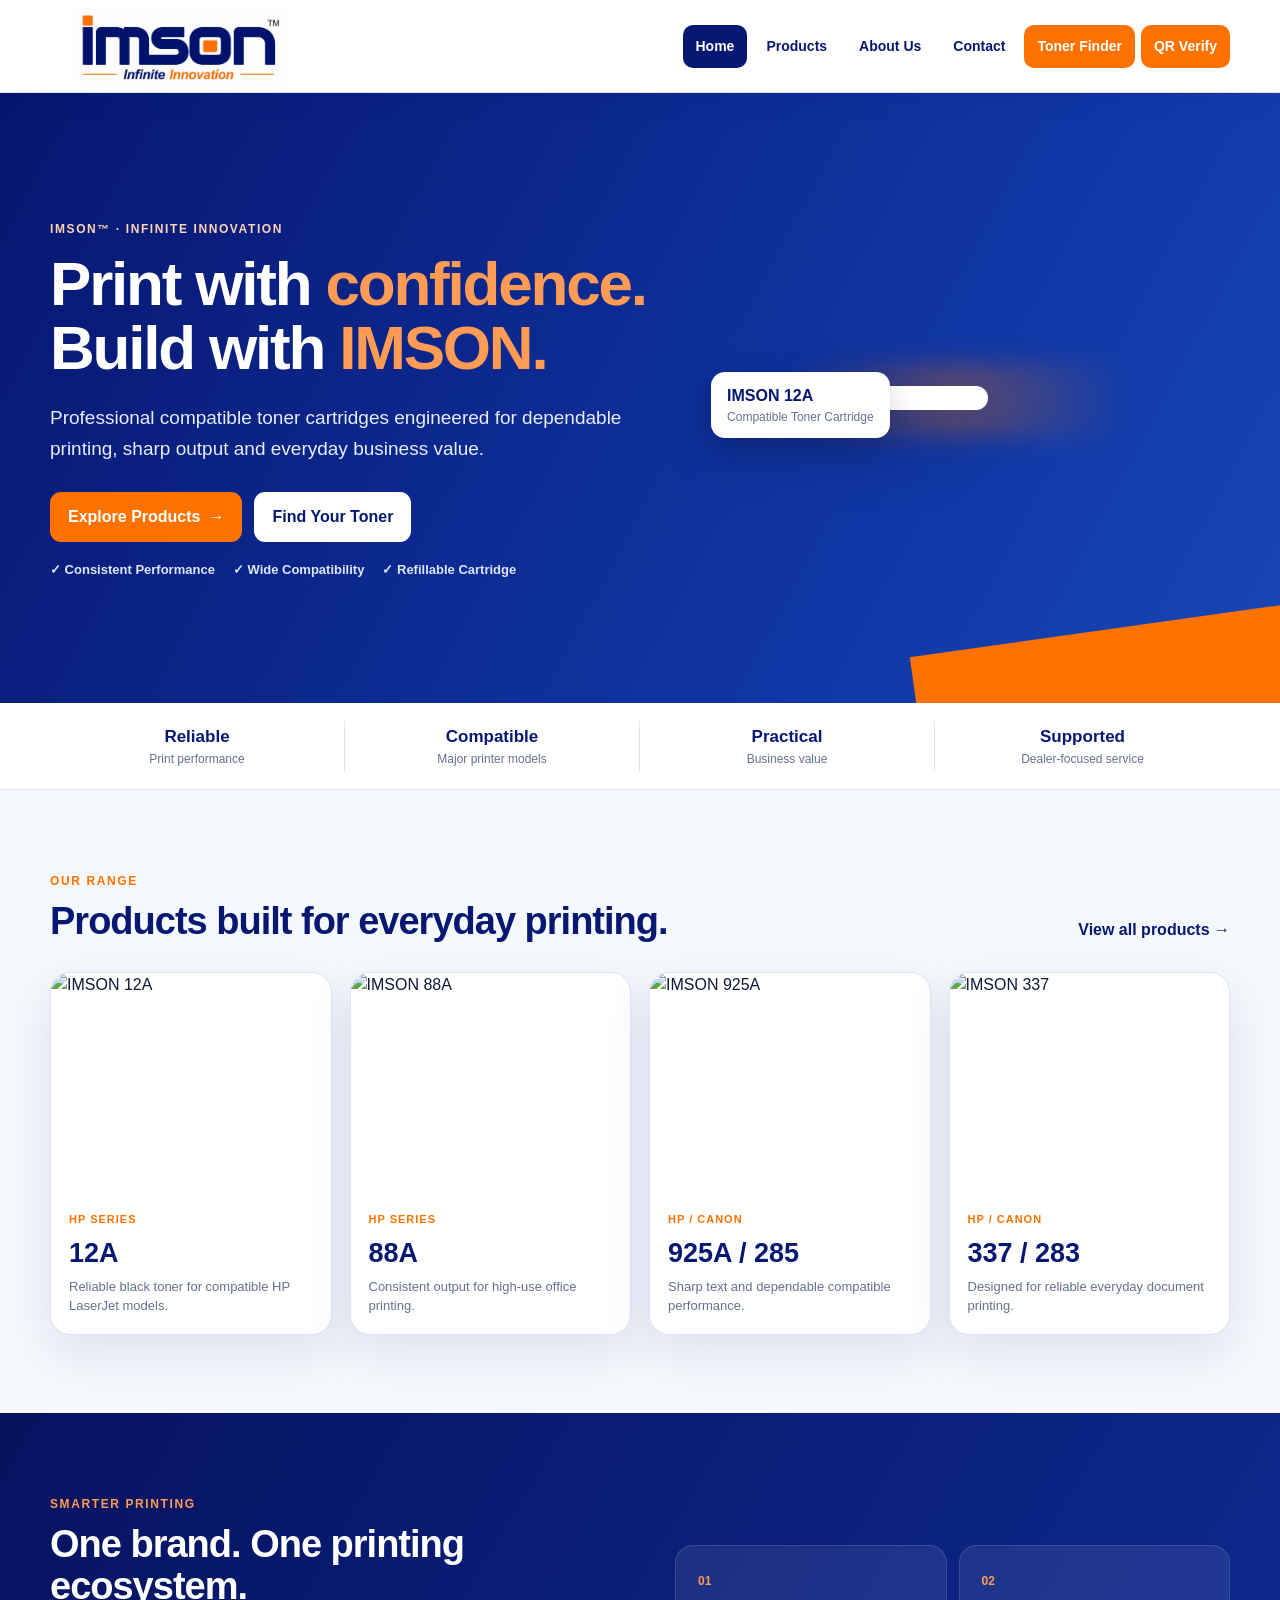
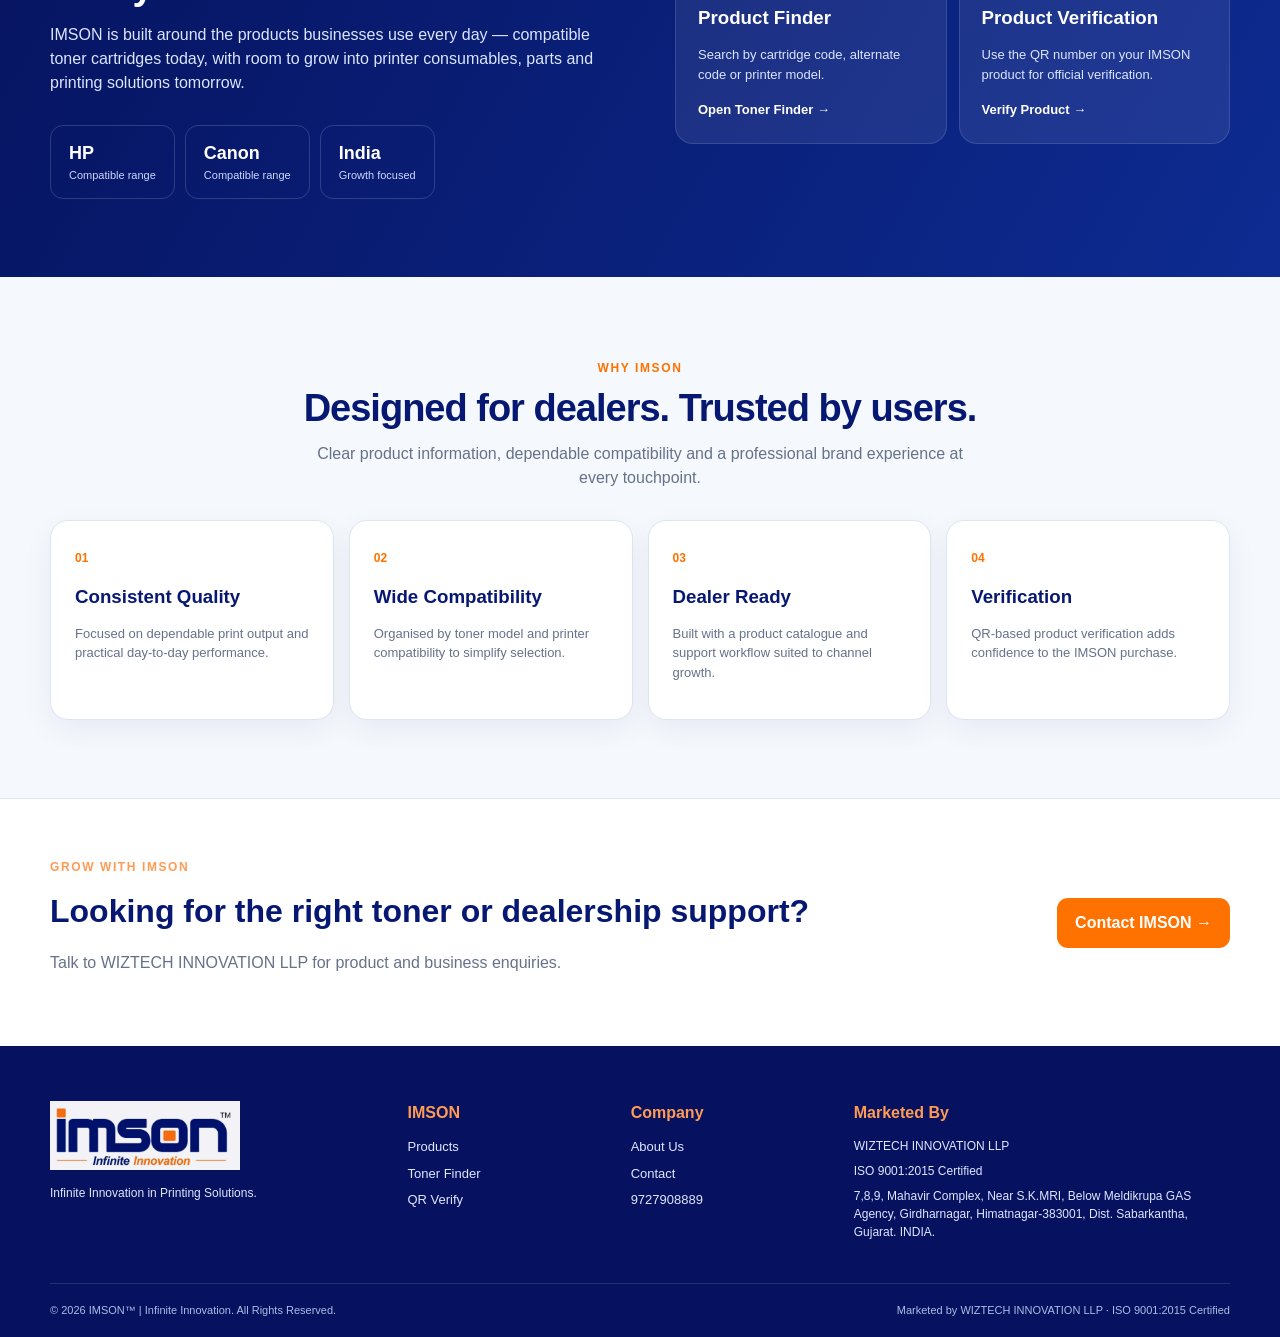
==== commit 3ca64b6a: "Add files via upload" ====
--- a/index.html
+++ b/index.html
@@ -1,8 +1,8 @@
-<!doctype html><html lang="en"><head><meta charset="utf-8"><meta name="viewport" content="width=device-width,initial-scale=1"><title>IMSON™ | Infinite Innovation</title><meta name="description" content="IMSON™ toner cartridges — reliable printing solutions, toner finder and genuine product verification."><link rel="icon" href="imson-logo.png"><link rel="stylesheet" href="styles.css"></head><body>
-<header class="site-header"><a class="brand-link" href="index.html"><img class="site-logo" src="imson-logo.png" alt="IMSON™ Infinite Innovation"></a><nav class="site-nav"><a class="active" href="index.html">Home</a><a href="products.html">Products</a><a href="about.html">About Us</a><a href="contact.html">Contact</a><a class="special" href="toner-finder.html">Toner Finder</a><a class="special" href="qr-verification.html">QR Verify</a></nav></header>
-<main>
-<section class="hero-home"><div class="container home-grid"><div><div class="eyebrow">IMSON™ • Infinite Innovation</div><h1>Reliable Toner.<br><span>Reliable Printing.</span></h1><p>Quality-focused toner cartridge solutions designed to make printer servicing simple, dependable and cost-effective.</p><div class="hero-actions"><a class="btn btn-orange" href="products.html">Explore Products →</a><a class="btn btn-white" href="toner-finder.html">Find Your Toner</a></div></div><div class="hero-card"><h2>IMSON™ Toner Finder</h2><div class="finder-mini"><b>Find the right toner for your printer</b><br>Search by toner model, alternate code or compatible printer model.</div><p style="color:#657089;line-height:1.6">Live toner information, rates and stock are loaded from your existing Supabase database.</p><a class="btn btn-orange" href="toner-finder.html">Open Toner Finder →</a></div></div></section>
-<section class="section"><div class="container"><h2 class="section-title">Everything You Need in One Place</h2><p class="section-sub">Fast toner search, product information and QR-based product verification — all in one IMSON website.</p><div class="features"><article class="card feature-card"><div class="feature-icon">🖨️</div><h3>Trusted Quality</h3><p>Reliable and consistent toner cartridge solutions for supported printer models.</p><a class="btn btn-navy" href="products.html">View Products</a></article><article class="card feature-card"><div class="feature-icon">🔎</div><h3>Easy Toner Finder</h3><p>Search by toner model, alternate code or printer model and get compatible records.</p><a class="btn btn-navy" href="toner-finder.html">Find Toner</a></article><article class="card feature-card"><div class="feature-icon">✓</div><h3>Genuine Product Verification</h3><p>Verify the product using the QR number printed on the IMSON cartridge or box.</p><a class="btn btn-navy" href="qr-verification.html">Verify Product</a></article></div></div></section>
-<section class="section" id="about-preview"><div class="container about-grid"><div class="card"><h2 style="color:var(--navy)">About IMSON™</h2><p style="line-height:1.7;color:var(--muted)"><b style="color:var(--text)">IMSON™ — Infinite Innovation</b> is a toner cartridge brand of <b style="color:var(--text)">WIZTECH INNOVATION LLP</b>, focused on dependable printing solutions and practical technology-driven tools.</p><p style="line-height:1.7;color:var(--muted)">Marketed by <b style="color:var(--text)">WIZTECH INNOVATION LLP — ISO 9001:2015 Certified</b>.</p><a class="btn btn-orange" href="about.html">About Us →</a></div><div class="facts"><div class="card fact"><b>HP Series</b>Wide Compatibility</div><div class="card fact"><b>Canon Series</b>Compatible Solutions</div><div class="card fact"><b>Supabase</b>Live Data</div><div class="card fact"><b>QR Verify</b>Product Check</div></div></div></section>
-<section class="section"><div class="container"><div class="contact-cta"><h2>Need Help Finding a Toner?</h2><p>Contact IMSON / WIZTECH INNOVATION LLP</p><p style="font-size:25px;margin:10px 0">📞 <a href="tel:9727908889">9727908889</a></p><span class="iso">ISO 9001:2015 Certified</span></div></div></section>
-</main><footer class="footer"><div class="brand">IMSON™</div><div class="tag">Infinite Innovation</div><div class="marketed">Marketed by WIZTECH INNOVATION LLP — ISO 9001:2015 Certified</div><div class="contact">Contact: 9727908889</div><div class="official">Official IMSON website</div></footer></body></html>
+<!doctype html><html lang="en"><head><meta charset="utf-8"><meta name="viewport" content="width=device-width,initial-scale=1"><title>IMSON™ | Infinite Innovation</title><meta name="description" content="IMSON™ compatible toner cartridges and professional printing solutions from WIZTECH INNOVATION LLP."><link rel="stylesheet" href="styles.css"><link rel="icon" type="image/jpeg" href="Fevicon.jpg"><link rel="shortcut icon" type="image/jpeg" href="Fevicon.jpg"></head><body><header class="site-header"><div class="container header-inner"><a class="brand-link" href="index.html" aria-label="IMSON Home"><img class="site-logo" src="imson-logo.png" alt="IMSON™ Infinite Innovation"></a><button class="nav-toggle" aria-label="Open menu" aria-expanded="false">☰</button><nav class="site-nav" aria-label="Main navigation"><a class="active" href="index.html">Home</a><a class="" href="products.html">Products</a><a class="" href="about.html">About Us</a><a class="" href="contact.html">Contact</a><a class="special " href="toner-finder.html">Toner Finder</a><a class="special " href="qr-verification.html">QR Verify</a></nav></div></header><main>
+<section class="hero hero-home"><div class="container hero-layout"><div class="hero-copy"><span class="kicker">IMSON™ · Infinite Innovation</span><h1>Print with <span>confidence.</span><br>Build with <span>IMSON.</span></h1><p>Professional compatible toner cartridges engineered for dependable printing, sharp output and everyday business value.</p><div class="hero-actions"><a class="btn btn-orange" href="products.html">Explore Products <b>→</b></a><a class="btn btn-light" href="toner-finder.html">Find Your Toner</a></div><div class="hero-points"><span>✓ Consistent Performance</span><span>✓ Wide Compatibility</span><span>✓ Refillable Cartridge</span></div></div><div class="hero-product"><div class="product-glow"></div><img src="assets/products/hero-product.png" alt="IMSON 12A toner cartridge and box"><div class="hero-product-label"><b>IMSON 12A</b><span>Compatible Toner Cartridge</span></div></div></div></section>
+<section class="trust-strip"><div class="container trust-grid"><div><strong>Reliable</strong><span>Print performance</span></div><div><strong>Compatible</strong><span>Major printer models</span></div><div><strong>Practical</strong><span>Business value</span></div><div><strong>Supported</strong><span>Dealer-focused service</span></div></div></section>
+<section class="section section-products"><div class="container"><div class="section-head"><div><span class="eyebrow">OUR RANGE</span><h2>Products built for everyday printing.</h2></div><a class="text-link" href="products.html">View all products →</a></div><div class="home-product-grid"><a class="product-tile" href="products.html#12a"><img src="assets/products/12a.png" alt="IMSON 12A"><div><span>HP Series</span><h3>12A</h3><p>Reliable black toner for compatible HP LaserJet models.</p></div></a><a class="product-tile" href="products.html#88a"><img src="assets/products/88a.png" alt="IMSON 88A"><div><span>HP Series</span><h3>88A</h3><p>Consistent output for high-use office printing.</p></div></a><a class="product-tile" href="products.html#925"><img src="assets/products/925a.png" alt="IMSON 925A"><div><span>HP / Canon</span><h3>925A / 285</h3><p>Sharp text and dependable compatible performance.</p></div></a><a class="product-tile" href="products.html#337"><img src="assets/products/337.png" alt="IMSON 337"><div><span>HP / Canon</span><h3>337 / 283</h3><p>Designed for reliable everyday document printing.</p></div></a></div></div></section>
+<section class="section dark-section"><div class="container split-section"><div><span class="eyebrow orange">SMARTER PRINTING</span><h2>One brand. One printing ecosystem.</h2><p>IMSON is built around the products businesses use every day — compatible toner cartridges today, with room to grow into printer consumables, parts and printing solutions tomorrow.</p><div class="mini-stats"><div><b>HP</b><span>Compatible range</span></div><div><b>Canon</b><span>Compatible range</span></div><div><b>India</b><span>Growth focused</span></div></div></div><div class="feature-panel"><div><span class="icon">01</span><h3>Product Finder</h3><p>Search by cartridge code, alternate code or printer model.</p><a href="toner-finder.html">Open Toner Finder →</a></div><div><span class="icon">02</span><h3>Product Verification</h3><p>Use the QR number on your IMSON product for official verification.</p><a href="qr-verification.html">Verify Product →</a></div></div></div></section>
+<section class="section"><div class="container"><div class="section-head center"><div><span class="eyebrow">WHY IMSON</span><h2>Designed for dealers. Trusted by users.</h2><p>Clear product information, dependable compatibility and a professional brand experience at every touchpoint.</p></div></div><div class="benefit-grid"><article><b>01</b><h3>Consistent Quality</h3><p>Focused on dependable print output and practical day-to-day performance.</p></article><article><b>02</b><h3>Wide Compatibility</h3><p>Organised by toner model and printer compatibility to simplify selection.</p></article><article><b>03</b><h3>Dealer Ready</h3><p>Built with a product catalogue and support workflow suited to channel growth.</p></article><article><b>04</b><h3>Verification</h3><p>QR-based product verification adds confidence to the IMSON purchase.</p></article></div></div></section>
+<section class="cta-band"><div class="container"><div><span class="eyebrow orange">GROW WITH IMSON</span><h2>Looking for the right toner or dealership support?</h2><p>Talk to WIZTECH INNOVATION LLP for product and business enquiries.</p></div><a class="btn btn-orange" href="contact.html">Contact IMSON →</a></div></section>
+</main><footer class="site-footer"><div class="container footer-grid"><div><img src="imson-logo.png" class="footer-logo" alt="IMSON™"><p class="footer-tag">Infinite Innovation in Printing Solutions.</p></div><div><h4>IMSON</h4><a href="products.html">Products</a><a href="toner-finder.html">Toner Finder</a><a href="qr-verification.html">QR Verify</a></div><div><h4>Company</h4><a href="about.html">About Us</a><a href="contact.html">Contact</a><a href="tel:9727908889">9727908889</a></div><div><h4>Marketed By</h4><p>WIZTECH INNOVATION LLP</p><p>ISO 9001:2015 Certified</p><p>7,8,9, Mahavir Complex, Near S.K.MRI, Below Meldikrupa GAS Agency, Girdharnagar, Himatnagar-383001, Dist. Sabarkantha, Gujarat. INDIA.</p></div></div><div class="container footer-bottom"><span>© 2026 IMSON™ | Infinite Innovation. All Rights Reserved.</span><span>Marketed by WIZTECH INNOVATION LLP · ISO 9001:2015 Certified</span></div></footer><script>document.addEventListener('DOMContentLoaded',()=>{const b=document.querySelector('.nav-toggle'),n=document.querySelector('.site-nav');if(b){b.addEventListener('click',()=>{n.classList.toggle('open');b.setAttribute('aria-expanded',n.classList.contains('open'))});}document.querySelectorAll('.site-nav a').forEach(a=>a.addEventListener('click',()=>n.classList.remove('open')))});</script></body></html>
--- a/styles.css
+++ b/styles.css
@@ -1,11 +1,5 @@
-:root{--navy:#071873;--navy2:#1237a6;--orange:#ff7200;--bg:#f5f8fc;--text:#172033;--muted:#657089;--line:#dfe6f0;--green:#16823e}
-*{box-sizing:border-box}html{scroll-behavior:smooth}body{margin:0;font-family:Arial,Helvetica,sans-serif;background:var(--bg);color:var(--text)}
-a{color:inherit}.site-header{background:#fff;border-bottom:4px solid var(--orange);padding:10px 4.5%;display:flex;align-items:center;justify-content:space-between;gap:22px;flex-wrap:wrap;box-shadow:0 2px 16px #07187312;overflow:visible;position:relative;z-index:10}.brand-link{display:block;line-height:0;flex:0 0 auto;overflow:visible}.site-logo{display:block;width:340px;max-width:43vw;height:auto;max-height:none;object-fit:contain;overflow:visible}.site-nav{display:flex;align-items:center;justify-content:center;gap:8px;flex-wrap:wrap;margin-left:auto}.site-nav a{padding:10px 13px;border-radius:10px;background:transparent;color:var(--navy);text-decoration:none;font-weight:800;font-size:15px;white-space:nowrap;border:1px solid transparent}.site-nav a:hover,.site-nav a.active{background:var(--navy);color:#fff}.site-nav a.special{background:var(--orange);color:#fff}.site-nav a.special:hover,.site-nav a.special.active{background:#e65f00;color:#fff}
-.container{width:min(1160px,calc(100% - 28px));margin:0 auto}.page-hero{background:linear-gradient(120deg,var(--navy),#153caf);color:#fff;padding:48px 20px;text-align:center;position:relative;overflow:hidden}.page-hero:after{content:"";position:absolute;right:-90px;bottom:-70px;width:380px;height:120px;background:var(--orange);transform:rotate(-8deg);opacity:.95}.page-hero h1,.page-hero p,.page-hero .crumb{position:relative;z-index:1}.page-hero h1{font-size:42px;margin:0 0 8px}.page-hero p{font-size:18px;margin:0;color:#e9edff}.crumb{font-size:13px;margin-bottom:12px;color:#dfe7ff}.section{padding:36px 0}.section-title{text-align:center;color:var(--navy);font-size:31px;margin:0 0 10px}.section-sub{text-align:center;color:var(--muted);margin:0 auto 26px;max-width:760px;line-height:1.55}.card{background:#fff;border:1px solid var(--line);border-radius:18px;padding:24px;box-shadow:0 7px 25px #0718730b}.btn{display:inline-block;text-decoration:none;border:0;border-radius:11px;padding:13px 19px;font-weight:900;cursor:pointer}.btn-orange{background:var(--orange);color:#fff}.btn-navy{background:var(--navy);color:#fff}.btn-white{background:#fff;color:var(--navy)}
-.footer{margin-top:0;background:#06115c;color:#fff;text-align:center;padding:28px 15px}.footer .brand{font-size:22px;font-weight:900}.footer .tag{margin-top:2px;font-size:13px}.footer .marketed{color:var(--orange);font-weight:900;margin-top:10px}.footer .contact{font-size:18px;font-weight:900;margin-top:8px}.footer .official{font-size:12px;color:#e7ebff;margin-top:8px}
-.hero-home{background:linear-gradient(120deg,var(--navy),#153caf);color:#fff;padding:68px 0;position:relative;overflow:hidden}.hero-home:after{content:"";position:absolute;right:-80px;bottom:-80px;width:430px;height:170px;background:var(--orange);transform:rotate(-8deg)}.home-grid{display:grid;grid-template-columns:1.05fr .95fr;gap:40px;align-items:center;position:relative;z-index:1}.eyebrow{font-weight:800;color:#ffd4b4;letter-spacing:.4px}.hero-home h1{font-size:58px;line-height:1.02;margin:10px 0 18px;letter-spacing:-1.5px}.hero-home h1 span{color:#ff9a52}.hero-home p{font-size:19px;line-height:1.6;color:#e9edff;max-width:620px}.hero-actions{display:flex;gap:12px;flex-wrap:wrap;margin-top:24px}.hero-card{background:#fff;color:var(--text);border-radius:22px;padding:28px;box-shadow:0 18px 45px #0004}.hero-card h2{color:var(--navy);margin:0 0 12px}.finder-mini{border:1px solid var(--line);border-radius:14px;padding:18px;background:#f8fbff}.features{display:grid;grid-template-columns:repeat(3,1fr);gap:18px}.feature-card h3{color:var(--navy);margin:8px 0}.feature-icon{font-size:35px}.feature-card p{color:var(--muted);line-height:1.55}.about-grid{display:grid;grid-template-columns:1.15fr .85fr;gap:20px}.facts{display:grid;grid-template-columns:1fr 1fr;gap:12px}.fact{text-align:center}.fact b{display:block;color:var(--navy);font-size:22px;margin-bottom:5px}.contact-cta{background:var(--navy);color:#fff;border-radius:20px;padding:30px;text-align:center}.contact-cta a{color:#fff;font-weight:900}.iso{display:inline-block;background:#fff0e4;color:var(--orange);font-weight:900;padding:7px 11px;border-radius:999px;margin-top:10px}
-.products-search{display:flex;gap:10px;max-width:800px;margin:0 auto 25px}.products-search input{flex:1;padding:14px 16px;border:2px solid #d7e1ed;border-radius:10px;font-size:16px;outline:none}.products-grid{display:grid;grid-template-columns:repeat(3,1fr);gap:16px}.product-card h3{margin:0;color:var(--navy);font-size:24px}.product-card .alt{color:var(--muted);margin-top:5px}.product-meta{display:flex;justify-content:space-between;gap:10px;margin-top:18px;padding-top:14px;border-top:1px solid var(--line);font-weight:900;color:var(--navy)}.badge{display:inline-block;background:#edf5ff;color:#234c84;border:1px solid #dceafa;padding:5px 8px;border-radius:15px;margin:3px 3px 0 0;font-size:12px}.stock{color:var(--green)}.empty{padding:30px;text-align:center;color:var(--muted)}
-.contact-grid{display:grid;grid-template-columns:.8fr 1.2fr;gap:20px}.contact-list{display:grid;gap:12px}.contact-item{background:#fff;border:1px solid var(--line);border-radius:15px;padding:18px}.contact-item b{display:block;color:var(--navy);margin-bottom:5px}.contact-form{display:grid;gap:12px}.contact-form label{font-weight:800;color:var(--navy);font-size:14px}.contact-form input,.contact-form textarea{width:100%;padding:13px;border:1px solid #cbd4e2;border-radius:10px;font-size:15px}.contact-form textarea{min-height:150px;resize:vertical}.note{color:var(--muted);font-size:13px}
-@media(max-width:1000px){.site-logo{max-width:40vw}.home-grid,.about-grid,.contact-grid{grid-template-columns:1fr}.products-grid,.features{grid-template-columns:repeat(2,1fr)}.hero-home h1{font-size:48px}}
-@media(max-width:760px){.site-header{justify-content:center;padding:10px 12px}.brand-link{width:100%;margin-left:auto;margin-right:auto;text-align:center;display:flex;justify-content:center;align-items:center}.site-logo{width:340px;max-width:92vw;margin:0 auto}.site-nav{width:100%;margin:0;gap:5px}.site-nav a{font-size:13px;padding:9px 10px}.hero-home{padding:48px 0}.hero-home h1{font-size:40px}.page-hero h1{font-size:34px}.products-grid,.features{grid-template-columns:1fr}.products-search{flex-direction:column}.products-search .btn{width:100%}}
-@media(max-width:480px){.site-nav a{font-size:12px;padding:8px 8px}.site-logo{max-width:94vw}.facts{grid-template-columns:1fr}.hero-home h1{font-size:34px}}
+:root{--navy:#071873;--navy2:#153caf;--orange:#ff7200;--orange2:#ff9b54;--ink:#101a35;--muted:#66728a;--bg:#f5f8fc;--white:#fff;--line:#dce5f0;--soft:#edf3fa;--green:#16823e;--shadow:0 18px 50px rgba(7,24,115,.10)}
+*{box-sizing:border-box}html{scroll-behavior:smooth}body{margin:0;font-family:Inter,Arial,Helvetica,sans-serif;background:var(--bg);color:var(--ink);line-height:1.5}img{max-width:100%}a{color:inherit}.container{width:min(1180px,calc(100% - 36px));margin:0 auto}.site-header{position:sticky;top:0;z-index:50;background:rgba(255,255,255,.96);backdrop-filter:blur(14px);border-bottom:1px solid var(--line);box-shadow:0 6px 28px rgba(7,24,115,.06)}.header-inner{min-height:92px;display:flex;align-items:center;justify-content:space-between;gap:24px}.brand-link{display:flex;align-items:center;line-height:0}.site-logo{display:block;width:265px;height:auto;max-height:78px;object-fit:contain}.site-nav{display:flex;align-items:center;gap:6px}.site-nav a{padding:11px 13px;border-radius:10px;text-decoration:none;font-weight:800;font-size:14px;color:var(--navy);white-space:nowrap}.site-nav a:hover,.site-nav a.active{background:var(--navy);color:#fff}.site-nav a.special{background:var(--orange);color:#fff}.site-nav a.special:hover,.site-nav a.special.active{background:#e76000}.nav-toggle{display:none;border:0;background:var(--navy);color:#fff;border-radius:10px;padding:10px 12px;font-size:20px}.hero{color:#fff}.hero-home{background:linear-gradient(118deg,#06166f 0%,#1036a5 68%,#1747b5 100%);overflow:hidden;position:relative}.hero-home:after{content:"";position:absolute;right:-120px;bottom:-100px;width:480px;height:180px;background:var(--orange);transform:rotate(-8deg)}.hero-layout{min-height:610px;display:grid;grid-template-columns:1.05fr .95fr;align-items:center;gap:30px;position:relative;z-index:1}.kicker,.eyebrow{display:inline-block;color:#ffd4b8;font-size:12px;font-weight:900;letter-spacing:1.6px;text-transform:uppercase}.eyebrow{color:var(--orange);margin-bottom:7px}.hero-copy h1{font-size:62px;line-height:1.03;letter-spacing:-2.2px;margin:12px 0 22px;color:#fff}.hero-copy h1 span{color:#ff9b54}.hero-copy>p{font-size:19px;line-height:1.65;color:#e8edff;max-width:650px;margin:0}.hero-actions{display:flex;gap:12px;flex-wrap:wrap;margin:28px 0 18px}.btn{display:inline-flex;align-items:center;justify-content:center;gap:8px;padding:13px 18px;border:0;border-radius:11px;text-decoration:none;font-weight:900;cursor:pointer}.btn-orange{background:var(--orange);color:#fff}.btn-orange:hover{background:#e56100}.btn-light{background:#fff;color:var(--navy)}.btn-navy{background:var(--navy);color:#fff}.hero-points{display:flex;gap:18px;flex-wrap:wrap;color:#dce6ff;font-size:13px;font-weight:700}.hero-product{position:relative;padding:35px}.hero-product img{position:relative;z-index:2;width:100%;border-radius:24px;box-shadow:0 30px 70px rgba(0,0,0,.24);background:#fff}.product-glow{position:absolute;inset:12% 3% 7%;background:radial-gradient(circle,rgba(255,114,0,.32),transparent 65%);filter:blur(12px)}.hero-product-label{position:absolute;z-index:3;left:5%;bottom:7%;background:#fff;border-radius:14px;padding:12px 16px;box-shadow:0 12px 30px rgba(0,0,0,.18);display:flex;flex-direction:column}.hero-product-label b{color:var(--navy);font-size:16px}.hero-product-label span{font-size:12px;color:var(--muted)}.trust-strip{background:#fff;border-bottom:1px solid var(--line)}.trust-grid{display:grid;grid-template-columns:repeat(4,1fr);padding:18px 0}.trust-grid>div{padding:3px 24px;border-right:1px solid var(--line);display:flex;flex-direction:column;align-items:center;text-align:center}.trust-grid>div:last-child{border-right:0}.trust-grid strong{color:var(--navy);font-size:17px}.trust-grid span{font-size:12px;color:var(--muted)}.section{padding:78px 0}.section-head{display:flex;align-items:end;justify-content:space-between;gap:20px;margin-bottom:30px}.section-head.center{justify-content:center;text-align:center}.section h2{font-size:38px;line-height:1.1;margin:4px 0 0;letter-spacing:-1px;color:var(--navy)}.section-head p{max-width:680px;color:var(--muted);margin:12px auto 0}.text-link{color:var(--navy);font-weight:900;text-decoration:none}.home-product-grid{display:grid;grid-template-columns:repeat(4,1fr);gap:18px}.product-tile{background:#fff;border:1px solid var(--line);border-radius:20px;overflow:hidden;text-decoration:none;box-shadow:var(--shadow);transition:.2s}.product-tile:hover{transform:translateY(-4px);box-shadow:0 24px 55px rgba(7,24,115,.15)}.product-tile img{width:100%;aspect-ratio:1.3/1;object-fit:cover;display:block}.product-tile>div{padding:18px}.product-tile span{font-size:11px;text-transform:uppercase;letter-spacing:1px;color:var(--orange);font-weight:900}.product-tile h3{font-size:27px;color:var(--navy);margin:3px 0}.product-tile p{color:var(--muted);font-size:13px;margin:0}.dark-section{background:linear-gradient(120deg,#06135f,#0d2b91);color:#fff}.dark-section h2{color:#fff}.dark-section p{color:#dce5ff}.orange{color:#ff9b54!important}.split-section{display:grid;grid-template-columns:1fr 1fr;gap:70px;align-items:center}.mini-stats{display:flex;gap:10px;margin-top:30px}.mini-stats>div{border:1px solid rgba(255,255,255,.16);padding:14px 18px;border-radius:13px;min-width:110px}.mini-stats b{display:block;color:#fff;font-size:18px}.mini-stats span{display:block;font-size:11px;color:#cbd6ff}.feature-panel{display:grid;grid-template-columns:1fr 1fr;gap:12px}.feature-panel>div{background:rgba(255,255,255,.08);border:1px solid rgba(255,255,255,.12);border-radius:18px;padding:22px}.feature-panel .icon{color:#ff9b54;font-weight:900;font-size:12px}.feature-panel h3{margin:12px 0 6px}.feature-panel p{font-size:13px}.feature-panel a{color:#fff;font-weight:900;text-decoration:none;font-size:13px}.benefit-grid{display:grid;grid-template-columns:repeat(4,1fr);gap:15px}.benefit-grid article{background:#fff;border:1px solid var(--line);border-radius:18px;padding:24px;box-shadow:0 10px 30px rgba(7,24,115,.06)}.benefit-grid b{color:var(--orange);font-size:12px}.benefit-grid h3{color:var(--navy);margin:14px 0 6px}.benefit-grid p{color:var(--muted);font-size:13px}.cta-band{background:#fff;border-top:1px solid var(--line);padding:55px 0}.cta-band>.container{display:flex;align-items:center;justify-content:space-between;gap:25px}.cta-band h2{color:var(--navy);font-size:32px;margin:4px 0}.cta-band p{color:var(--muted)}.inner-hero{background:linear-gradient(118deg,#06156c,#1239a7);color:#fff;padding:70px 0;position:relative;overflow:hidden}.inner-hero:after{content:"";position:absolute;right:-100px;bottom:-75px;width:420px;height:135px;background:var(--orange);transform:rotate(-8deg)}.inner-hero .container{position:relative;z-index:1}.inner-hero h1{font-size:52px;line-height:1.05;margin:7px 0 14px;letter-spacing:-1.5px}.inner-hero h1 span{color:#ff9b54}.inner-hero p{font-size:18px;color:#e4eaff;max-width:650px;margin:0}.catalog-toolbar{display:flex;align-items:end;justify-content:space-between;gap:25px;margin-bottom:18px}.catalog-toolbar h2{margin:0;color:var(--navy);font-size:30px}.catalog-search{display:flex;gap:9px;width:min(610px,100%)}.catalog-search input{flex:1;border:1px solid var(--line);border-radius:11px;padding:14px 15px;font-size:15px}.catalog-status{color:var(--muted);font-size:13px;margin-bottom:15px}.catalog-grid{display:grid;grid-template-columns:repeat(2,1fr);gap:20px}.catalog-card{background:#fff;border:1px solid var(--line);border-radius:22px;overflow:hidden;box-shadow:var(--shadow);display:grid;grid-template-columns:.92fr 1.08fr}.catalog-image{background:#f7f9fc;display:flex;align-items:center;justify-content:center;min-height:300px}.catalog-image img{width:100%;height:100%;object-fit:cover}.catalog-body{padding:24px}.catalog-family{color:var(--orange);font-size:11px;text-transform:uppercase;font-weight:900;letter-spacing:1px}.catalog-body h3{font-size:29px;color:var(--navy);margin:5px 0 0}.catalog-alt{font-size:13px;color:var(--muted);font-weight:700}.catalog-body p{color:var(--muted);font-size:13px}.catalog-specs{display:grid;grid-template-columns:1fr 1fr;border-top:1px solid var(--line);border-bottom:1px solid var(--line);padding:12px 0;margin:16px 0}.catalog-specs span{font-size:12px;color:var(--muted)}.catalog-specs b{display:block;color:var(--navy);font-size:11px;text-transform:uppercase}.compat-list{font-size:12px;margin-bottom:16px}.compat-list>b{display:block;color:var(--navy);margin-bottom:6px}.compat-list span{display:inline-block;background:#eef4fb;color:#2d4b77;padding:5px 7px;border-radius:999px;margin:2px}.empty-card{grid-column:1/-1;background:#fff;border:1px dashed #cdd7e5;padding:35px;text-align:center;color:var(--muted);border-radius:18px}.soft-section{background:#edf3fa}.product-note{display:flex;align-items:center;justify-content:space-between;gap:20px}.story-grid{display:grid;grid-template-columns:1fr 1fr;gap:55px;align-items:center}.story-grid h2{font-size:40px;color:var(--navy);line-height:1.1}.story-grid p{color:var(--muted);font-size:16px;line-height:1.75}.about-badges{display:flex;gap:8px;flex-wrap:wrap;margin-top:22px}.about-badges span{border:1px solid var(--line);background:#fff;padding:9px 12px;border-radius:999px;font-size:12px;font-weight:800;color:var(--navy)}.about-visual{background:#fff;border:1px solid var(--line);border-radius:24px;overflow:hidden;box-shadow:var(--shadow)}.about-visual img{display:block;width:100%}.visual-caption{padding:16px 18px;display:flex;flex-direction:column}.visual-caption b{color:var(--navy)}.visual-caption span{font-size:12px;color:var(--muted)}.principle-grid{display:grid;grid-template-columns:repeat(4,1fr);gap:14px}.principle-grid article{border:1px solid rgba(255,255,255,.12);background:rgba(255,255,255,.06);border-radius:18px;padding:22px}.principle-grid span{color:#ff9b54;font-weight:900;font-size:12px}.principle-grid h3{margin:12px 0 6px}.principle-grid p{font-size:13px}.timeline{display:grid;grid-template-columns:.7fr 1.3fr;gap:50px}.timeline h2{font-size:38px;color:var(--navy)}.timeline-list{display:grid;gap:12px}.timeline-list>div{display:grid;grid-template-columns:44px 1fr;column-gap:12px;padding:18px;border:1px solid var(--line);background:#fff;border-radius:16px}.timeline-list b{grid-row:1/3;color:var(--orange)}.timeline-list h3{margin:0;color:var(--navy)}.timeline-list p{margin:3px 0 0;color:var(--muted);font-size:13px}.contact-layout{display:grid;grid-template-columns:1fr 1fr;gap:22px}.contact-info h2,.contact-form-card h2{font-size:34px;color:var(--navy);margin:5px 0 10px}.contact-lead{color:var(--muted)}.contact-cards{display:grid;gap:10px;margin-top:24px}.contact-cards>a,.contact-cards>div{display:flex;flex-direction:column;text-decoration:none;background:#fff;border:1px solid var(--line);border-radius:16px;padding:18px}.contact-cards small{color:var(--orange);font-weight:900;letter-spacing:1px}.contact-cards strong{color:var(--navy);font-size:18px;margin-top:4px}.contact-cards span{color:var(--muted);font-size:12px}.contact-form-card{background:#fff;border:1px solid var(--line);border-radius:22px;padding:28px;box-shadow:var(--shadow)}.contact-form{display:grid;gap:13px}.contact-form label{font-size:12px;color:var(--navy);font-weight:900}.contact-form input,.contact-form textarea{display:block;width:100%;margin-top:6px;padding:13px 14px;border:1px solid #ccd7e5;border-radius:10px;font:inherit}.contact-form textarea{min-height:145px;resize:vertical}.note{font-size:11px;color:var(--muted)}.site-footer{background:#06125f;color:#fff;padding:55px 0 0}.footer-grid{display:grid;grid-template-columns:1.2fr .7fr .7fr 1.4fr;gap:35px}.footer-logo{width:190px;filter:brightness(0) invert(1);opacity:.96}.footer-tag{color:#cdd8ff;font-size:12px}.site-footer h4{margin:0 0 12px;color:#ff9b54}.site-footer a{display:block;text-decoration:none;color:#dfe6ff;font-size:13px;margin:7px 0}.site-footer p{font-size:12px;color:#dfe6ff;margin:7px 0}.footer-bottom{border-top:1px solid rgba(255,255,255,.12);margin-top:35px;padding:18px 0;display:flex;justify-content:space-between;gap:20px;color:#aebbe5;font-size:11px}.finder-hero,.qr-hero{padding:58px 0}.finder-hero h1,.qr-hero h1{font-size:48px}.finder-hero p,.qr-hero p{max-width:760px}.verify-search{display:flex;gap:10px;max-width:700px;margin-top:22px}.verify-search input{flex:1;border:0;border-radius:11px;padding:14px 15px;font-size:15px}.finder-hero + main,.qr-hero + main{margin-top:0!important}.finder-hero + main{max-width:none!important;padding:0!important}.finder-hero + main .search-box,.finder-hero + main .results-box,.finder-hero + main .admin-box{border-radius:18px}.finder-hero + main .search-box{margin:32px auto 0;max-width:1180px}.finder-hero + main .info-box,.finder-hero + main .results-box,.finder-hero + main .admin-box{max-width:1180px;margin-left:auto;margin-right:auto}.finder-hero + main .info-box{margin-top:14px}.finder-hero + main .results-box{margin-top:14px}.finder-hero + main .admin-box{margin-top:14px}.qr-hero + main{width:min(1180px,calc(100% - 36px));margin:30px auto!important;padding:0!important}.qr-hero + main .hero{display:none}.qr-hero + main #publicProducts{margin-top:0}.site-footer + script + script{}.site-header + main{}.site-footer .footer-logo{filter:none}.site-footer .footer-logo{object-fit:contain}
+@media(max-width:1050px){.site-logo{width:230px}.site-nav a{font-size:13px;padding:10px}.hero-copy h1{font-size:51px}.home-product-grid{grid-template-columns:repeat(2,1fr)}.benefit-grid,.principle-grid{grid-template-columns:repeat(2,1fr)}.catalog-grid{grid-template-columns:1fr}.footer-grid{grid-template-columns:1fr 1fr}.story-grid,.timeline,.contact-layout,.split-section{grid-template-columns:1fr}}
+@media(max-width:760px){.container{width:min(100% - 24px,1180px)}.site-header{position:sticky}.header-inner{min-height:76px;flex-wrap:wrap;padding:10px 0}.brand-link{margin:auto}.site-logo{width:190px;max-height:60px}.nav-toggle{display:block;position:absolute;right:0;top:17px}.site-nav{display:none;width:100%;flex-direction:column;align-items:stretch;padding:5px 0 10px}.site-nav.open{display:flex}.site-nav a{text-align:center}.hero-layout{grid-template-columns:1fr;min-height:auto;padding:65px 0 85px}.hero-copy h1{font-size:42px}.hero-product{padding:10px 12px}.hero-product-label{left:8%;bottom:3%}.trust-grid{grid-template-columns:1fr 1fr}.trust-grid>div:nth-child(2){border-right:0}.trust-grid>div{padding:10px 8px;border-bottom:1px solid var(--line)}.section{padding:58px 0}.section-head,.catalog-toolbar,.product-note,.cta-band>.container{align-items:flex-start;flex-direction:column}.section h2{font-size:31px}.home-product-grid,.benefit-grid,.principle-grid{grid-template-columns:1fr}.split-section{gap:30px}.feature-panel{grid-template-columns:1fr}.inner-hero h1,.finder-hero h1,.qr-hero h1{font-size:40px}.inner-hero{padding:55px 0}.catalog-search{width:100%;flex-direction:column}.catalog-card{grid-template-columns:1fr}.catalog-image{min-height:220px}.story-grid{gap:28px}.timeline{gap:28px}.footer-grid{grid-template-columns:1fr 1fr}.footer-bottom{flex-direction:column}.verify-search{flex-direction:column}.qr-hero + main{width:min(100% - 24px,1180px)} }
+@media(max-width:480px){.hero-copy h1{font-size:36px}.hero-copy>p{font-size:16px}.hero-points{font-size:11px;gap:8px}.home-product-grid{gap:12px}.product-tile>div{padding:14px}.footer-grid{grid-template-columns:1fr}.site-footer{padding-top:40px}}
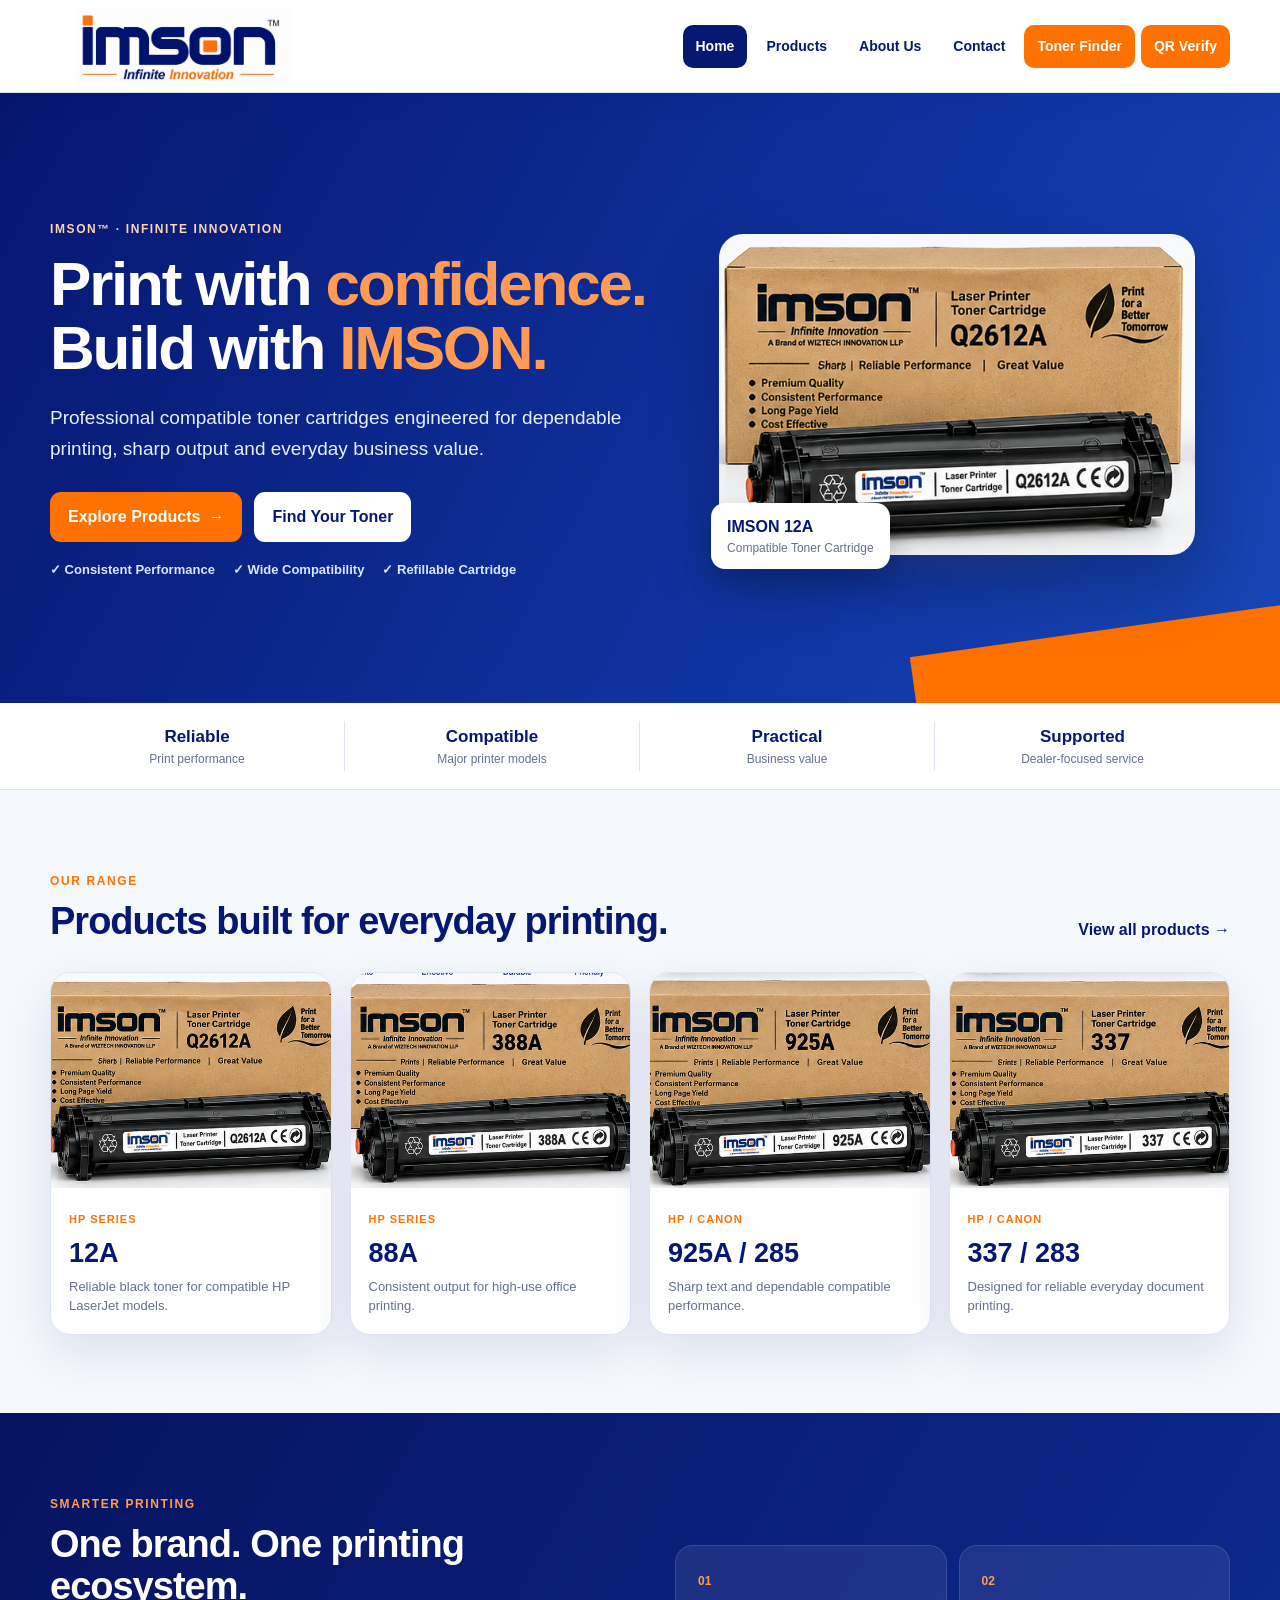
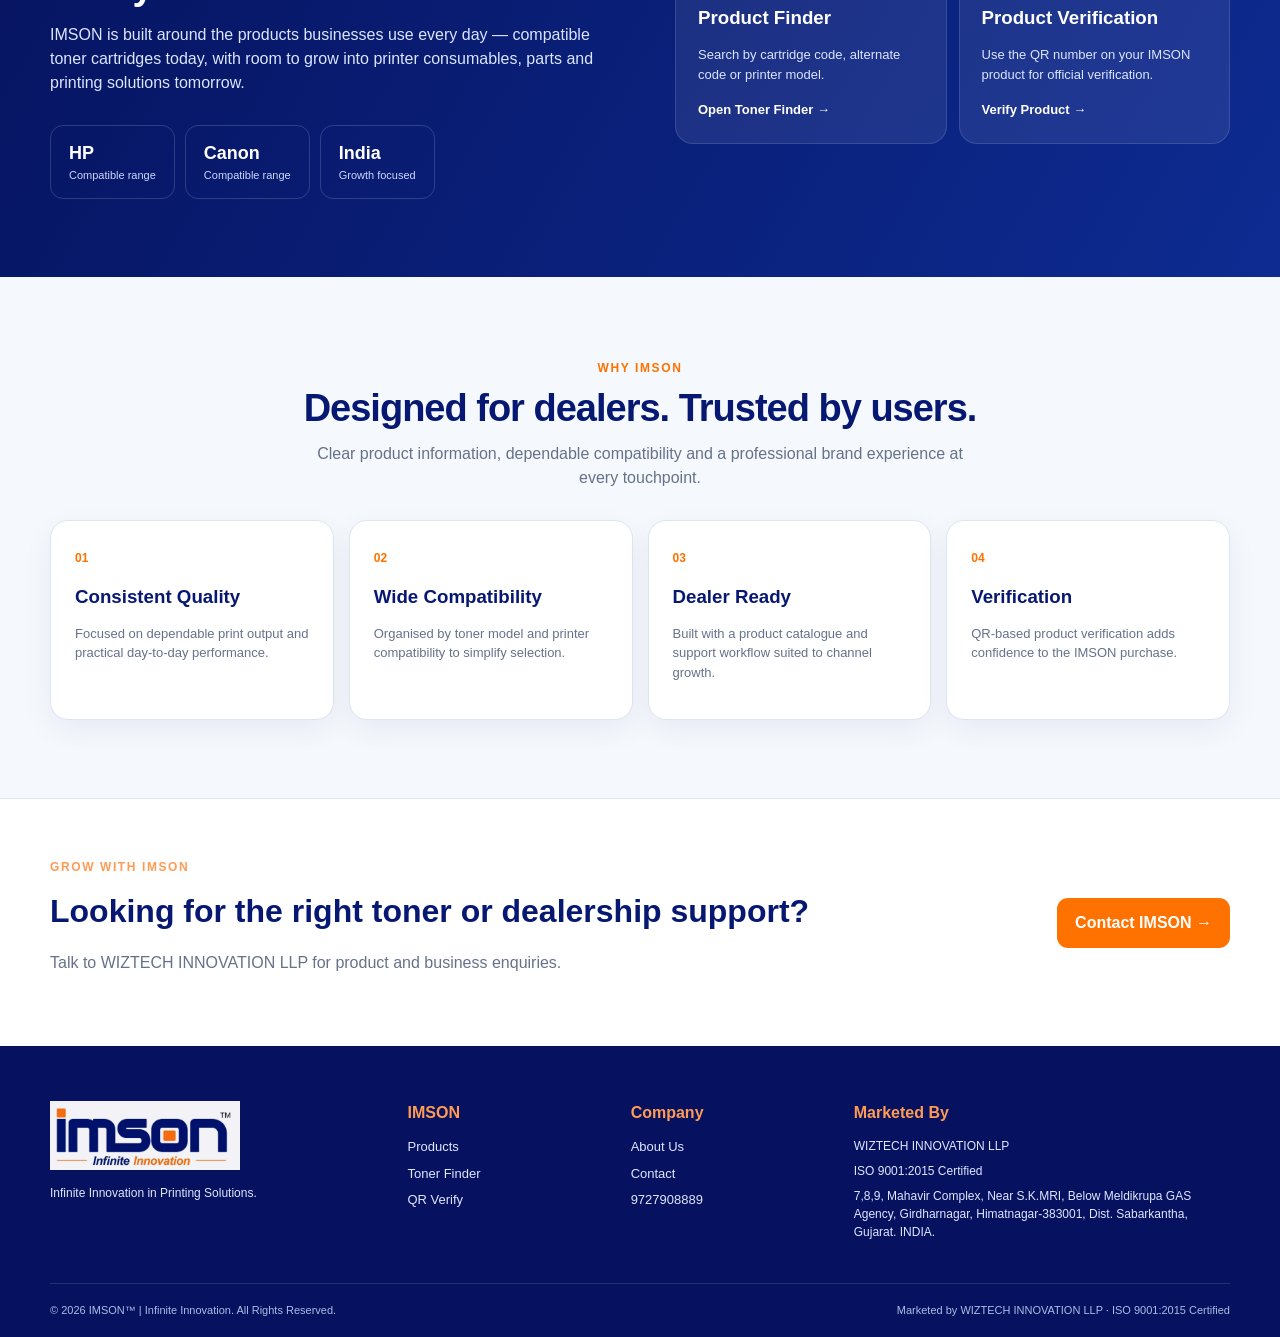
==== commit 06072192: "Add files via upload" ====
--- a/index.html
+++ b/index.html
@@ -1,7 +1,7 @@
 <!doctype html><html lang="en"><head><meta charset="utf-8"><meta name="viewport" content="width=device-width,initial-scale=1"><title>IMSON™ | Infinite Innovation</title><meta name="description" content="IMSON™ compatible toner cartridges and professional printing solutions from WIZTECH INNOVATION LLP."><link rel="stylesheet" href="styles.css"><link rel="icon" type="image/jpeg" href="Fevicon.jpg"><link rel="shortcut icon" type="image/jpeg" href="Fevicon.jpg"></head><body><header class="site-header"><div class="container header-inner"><a class="brand-link" href="index.html" aria-label="IMSON Home"><img class="site-logo" src="imson-logo.png" alt="IMSON™ Infinite Innovation"></a><button class="nav-toggle" aria-label="Open menu" aria-expanded="false">☰</button><nav class="site-nav" aria-label="Main navigation"><a class="active" href="index.html">Home</a><a class="" href="products.html">Products</a><a class="" href="about.html">About Us</a><a class="" href="contact.html">Contact</a><a class="special " href="toner-finder.html">Toner Finder</a><a class="special " href="qr-verification.html">QR Verify</a></nav></div></header><main>
-<section class="hero hero-home"><div class="container hero-layout"><div class="hero-copy"><span class="kicker">IMSON™ · Infinite Innovation</span><h1>Print with <span>confidence.</span><br>Build with <span>IMSON.</span></h1><p>Professional compatible toner cartridges engineered for dependable printing, sharp output and everyday business value.</p><div class="hero-actions"><a class="btn btn-orange" href="products.html">Explore Products <b>→</b></a><a class="btn btn-light" href="toner-finder.html">Find Your Toner</a></div><div class="hero-points"><span>✓ Consistent Performance</span><span>✓ Wide Compatibility</span><span>✓ Refillable Cartridge</span></div></div><div class="hero-product"><div class="product-glow"></div><img src="assets/products/hero-product.png" alt="IMSON 12A toner cartridge and box"><div class="hero-product-label"><b>IMSON 12A</b><span>Compatible Toner Cartridge</span></div></div></div></section>
+<section class="hero hero-home"><div class="container hero-layout"><div class="hero-copy"><span class="kicker">IMSON™ · Infinite Innovation</span><h1>Print with <span>confidence.</span><br>Build with <span>IMSON.</span></h1><p>Professional compatible toner cartridges engineered for dependable printing, sharp output and everyday business value.</p><div class="hero-actions"><a class="btn btn-orange" href="products.html">Explore Products <b>→</b></a><a class="btn btn-light" href="toner-finder.html">Find Your Toner</a></div><div class="hero-points"><span>✓ Consistent Performance</span><span>✓ Wide Compatibility</span><span>✓ Refillable Cartridge</span></div></div><div class="hero-product"><div class="product-glow"></div><img src="hero-product.png" alt="IMSON 12A toner cartridge and box"><div class="hero-product-label"><b>IMSON 12A</b><span>Compatible Toner Cartridge</span></div></div></div></section>
 <section class="trust-strip"><div class="container trust-grid"><div><strong>Reliable</strong><span>Print performance</span></div><div><strong>Compatible</strong><span>Major printer models</span></div><div><strong>Practical</strong><span>Business value</span></div><div><strong>Supported</strong><span>Dealer-focused service</span></div></div></section>
-<section class="section section-products"><div class="container"><div class="section-head"><div><span class="eyebrow">OUR RANGE</span><h2>Products built for everyday printing.</h2></div><a class="text-link" href="products.html">View all products →</a></div><div class="home-product-grid"><a class="product-tile" href="products.html#12a"><img src="assets/products/12a.png" alt="IMSON 12A"><div><span>HP Series</span><h3>12A</h3><p>Reliable black toner for compatible HP LaserJet models.</p></div></a><a class="product-tile" href="products.html#88a"><img src="assets/products/88a.png" alt="IMSON 88A"><div><span>HP Series</span><h3>88A</h3><p>Consistent output for high-use office printing.</p></div></a><a class="product-tile" href="products.html#925"><img src="assets/products/925a.png" alt="IMSON 925A"><div><span>HP / Canon</span><h3>925A / 285</h3><p>Sharp text and dependable compatible performance.</p></div></a><a class="product-tile" href="products.html#337"><img src="assets/products/337.png" alt="IMSON 337"><div><span>HP / Canon</span><h3>337 / 283</h3><p>Designed for reliable everyday document printing.</p></div></a></div></div></section>
+<section class="section section-products"><div class="container"><div class="section-head"><div><span class="eyebrow">OUR RANGE</span><h2>Products built for everyday printing.</h2></div><a class="text-link" href="products.html">View all products →</a></div><div class="home-product-grid"><a class="product-tile" href="products.html#12a"><img src="product-12a.png" alt="IMSON 12A"><div><span>HP Series</span><h3>12A</h3><p>Reliable black toner for compatible HP LaserJet models.</p></div></a><a class="product-tile" href="products.html#88a"><img src="product-88a.png" alt="IMSON 88A"><div><span>HP Series</span><h3>88A</h3><p>Consistent output for high-use office printing.</p></div></a><a class="product-tile" href="products.html#925"><img src="product-925a.png" alt="IMSON 925A"><div><span>HP / Canon</span><h3>925A / 285</h3><p>Sharp text and dependable compatible performance.</p></div></a><a class="product-tile" href="products.html#337"><img src="product-337.png" alt="IMSON 337"><div><span>HP / Canon</span><h3>337 / 283</h3><p>Designed for reliable everyday document printing.</p></div></a></div></div></section>
 <section class="section dark-section"><div class="container split-section"><div><span class="eyebrow orange">SMARTER PRINTING</span><h2>One brand. One printing ecosystem.</h2><p>IMSON is built around the products businesses use every day — compatible toner cartridges today, with room to grow into printer consumables, parts and printing solutions tomorrow.</p><div class="mini-stats"><div><b>HP</b><span>Compatible range</span></div><div><b>Canon</b><span>Compatible range</span></div><div><b>India</b><span>Growth focused</span></div></div></div><div class="feature-panel"><div><span class="icon">01</span><h3>Product Finder</h3><p>Search by cartridge code, alternate code or printer model.</p><a href="toner-finder.html">Open Toner Finder →</a></div><div><span class="icon">02</span><h3>Product Verification</h3><p>Use the QR number on your IMSON product for official verification.</p><a href="qr-verification.html">Verify Product →</a></div></div></div></section>
 <section class="section"><div class="container"><div class="section-head center"><div><span class="eyebrow">WHY IMSON</span><h2>Designed for dealers. Trusted by users.</h2><p>Clear product information, dependable compatibility and a professional brand experience at every touchpoint.</p></div></div><div class="benefit-grid"><article><b>01</b><h3>Consistent Quality</h3><p>Focused on dependable print output and practical day-to-day performance.</p></article><article><b>02</b><h3>Wide Compatibility</h3><p>Organised by toner model and printer compatibility to simplify selection.</p></article><article><b>03</b><h3>Dealer Ready</h3><p>Built with a product catalogue and support workflow suited to channel growth.</p></article><article><b>04</b><h3>Verification</h3><p>QR-based product verification adds confidence to the IMSON purchase.</p></article></div></div></section>
 <section class="cta-band"><div class="container"><div><span class="eyebrow orange">GROW WITH IMSON</span><h2>Looking for the right toner or dealership support?</h2><p>Talk to WIZTECH INNOVATION LLP for product and business enquiries.</p></div><a class="btn btn-orange" href="contact.html">Contact IMSON →</a></div></section>
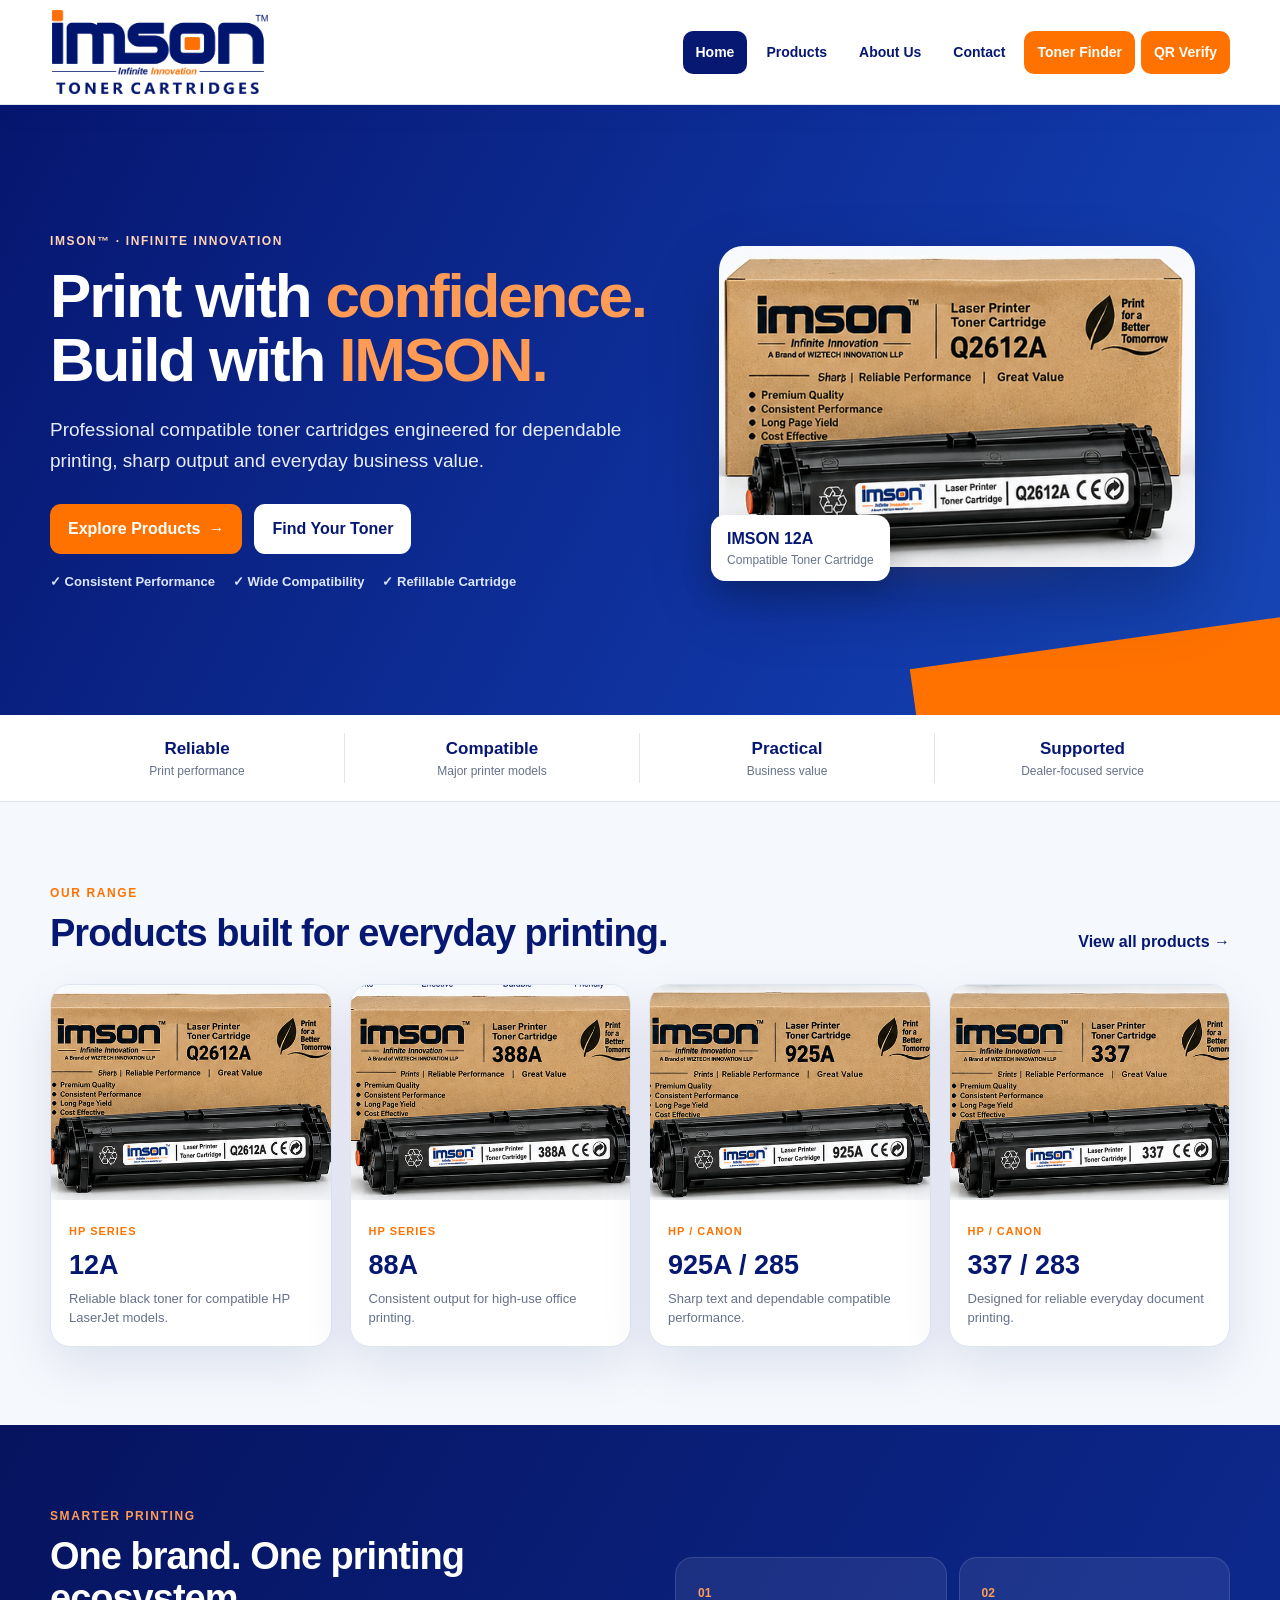
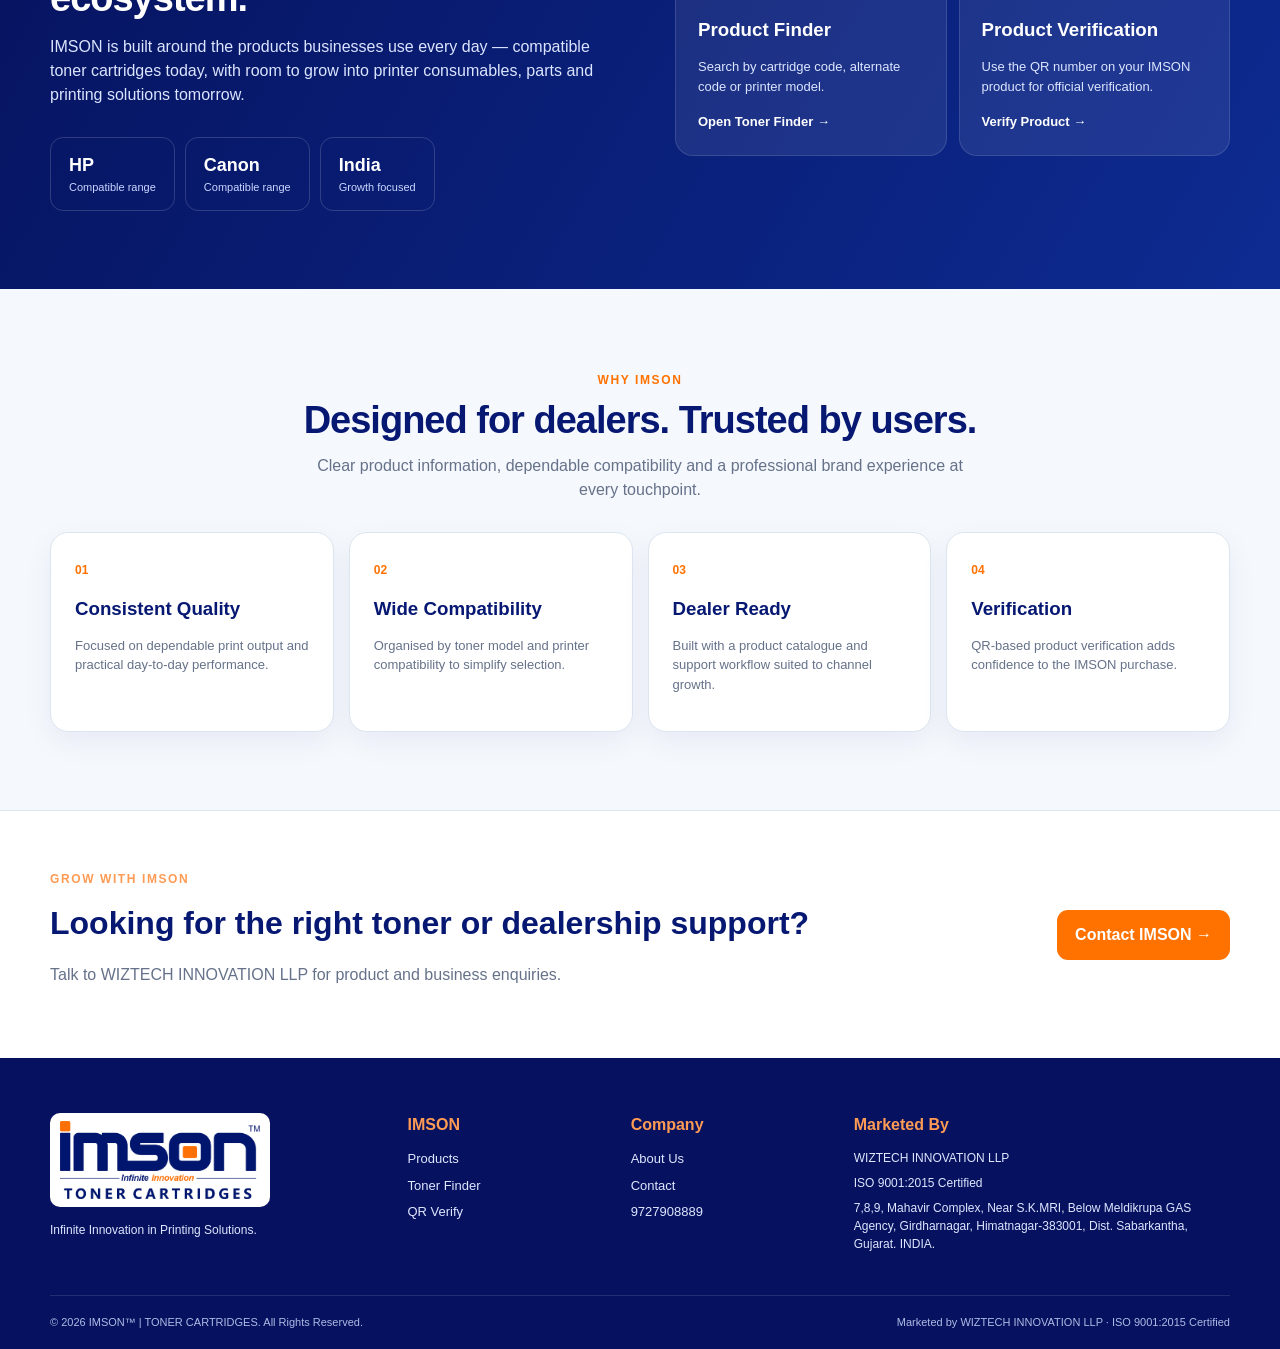
==== commit 481e9a4e: "Add files via upload" ====
--- a/index.html
+++ b/index.html
@@ -1,8 +1,8 @@
-<!doctype html><html lang="en"><head><meta charset="utf-8"><meta name="viewport" content="width=device-width,initial-scale=1"><title>IMSON™ | Infinite Innovation</title><meta name="description" content="IMSON™ compatible toner cartridges and professional printing solutions from WIZTECH INNOVATION LLP."><link rel="stylesheet" href="styles.css"><link rel="icon" type="image/jpeg" href="Fevicon.jpg"><link rel="shortcut icon" type="image/jpeg" href="Fevicon.jpg"></head><body><header class="site-header"><div class="container header-inner"><a class="brand-link" href="index.html" aria-label="IMSON Home"><img class="site-logo" src="imson-logo.png" alt="IMSON™ Infinite Innovation"></a><button class="nav-toggle" aria-label="Open menu" aria-expanded="false">☰</button><nav class="site-nav" aria-label="Main navigation"><a class="active" href="index.html">Home</a><a class="" href="products.html">Products</a><a class="" href="about.html">About Us</a><a class="" href="contact.html">Contact</a><a class="special " href="toner-finder.html">Toner Finder</a><a class="special " href="qr-verification.html">QR Verify</a></nav></div></header><main>
+<!doctype html><html lang="en"><head><meta charset="utf-8"><meta name="viewport" content="width=device-width,initial-scale=1"><title>IMSON™ | TONER CARTRIDGES</title><meta name="description" content="IMSON™ compatible toner cartridges and professional printing solutions from WIZTECH INNOVATION LLP."><link rel="stylesheet" href="styles.css"><link rel="icon" type="image/jpeg" href="Fevicon.jpg"><link rel="shortcut icon" type="image/jpeg" href="Fevicon.jpg"></head><body><header class="site-header"><div class="container header-inner"><a class="brand-link" href="index.html" aria-label="IMSON Home"><img class="site-logo" src="imson-logo.png" alt="IMSON™ Toner Cartridges"></a><button class="nav-toggle" aria-label="Open menu" aria-expanded="false">☰</button><nav class="site-nav" aria-label="Main navigation"><a class="active" href="index.html">Home</a><a class="" href="products.html">Products</a><a class="" href="about.html">About Us</a><a class="" href="contact.html">Contact</a><a class="special " href="toner-finder.html">Toner Finder</a><a class="special " href="qr-verification.html">QR Verify</a></nav></div></header><main>
 <section class="hero hero-home"><div class="container hero-layout"><div class="hero-copy"><span class="kicker">IMSON™ · Infinite Innovation</span><h1>Print with <span>confidence.</span><br>Build with <span>IMSON.</span></h1><p>Professional compatible toner cartridges engineered for dependable printing, sharp output and everyday business value.</p><div class="hero-actions"><a class="btn btn-orange" href="products.html">Explore Products <b>→</b></a><a class="btn btn-light" href="toner-finder.html">Find Your Toner</a></div><div class="hero-points"><span>✓ Consistent Performance</span><span>✓ Wide Compatibility</span><span>✓ Refillable Cartridge</span></div></div><div class="hero-product"><div class="product-glow"></div><img src="hero-product.png" alt="IMSON 12A toner cartridge and box"><div class="hero-product-label"><b>IMSON 12A</b><span>Compatible Toner Cartridge</span></div></div></div></section>
 <section class="trust-strip"><div class="container trust-grid"><div><strong>Reliable</strong><span>Print performance</span></div><div><strong>Compatible</strong><span>Major printer models</span></div><div><strong>Practical</strong><span>Business value</span></div><div><strong>Supported</strong><span>Dealer-focused service</span></div></div></section>
 <section class="section section-products"><div class="container"><div class="section-head"><div><span class="eyebrow">OUR RANGE</span><h2>Products built for everyday printing.</h2></div><a class="text-link" href="products.html">View all products →</a></div><div class="home-product-grid"><a class="product-tile" href="products.html#12a"><img src="product-12a.png" alt="IMSON 12A"><div><span>HP Series</span><h3>12A</h3><p>Reliable black toner for compatible HP LaserJet models.</p></div></a><a class="product-tile" href="products.html#88a"><img src="product-88a.png" alt="IMSON 88A"><div><span>HP Series</span><h3>88A</h3><p>Consistent output for high-use office printing.</p></div></a><a class="product-tile" href="products.html#925"><img src="product-925a.png" alt="IMSON 925A"><div><span>HP / Canon</span><h3>925A / 285</h3><p>Sharp text and dependable compatible performance.</p></div></a><a class="product-tile" href="products.html#337"><img src="product-337.png" alt="IMSON 337"><div><span>HP / Canon</span><h3>337 / 283</h3><p>Designed for reliable everyday document printing.</p></div></a></div></div></section>
 <section class="section dark-section"><div class="container split-section"><div><span class="eyebrow orange">SMARTER PRINTING</span><h2>One brand. One printing ecosystem.</h2><p>IMSON is built around the products businesses use every day — compatible toner cartridges today, with room to grow into printer consumables, parts and printing solutions tomorrow.</p><div class="mini-stats"><div><b>HP</b><span>Compatible range</span></div><div><b>Canon</b><span>Compatible range</span></div><div><b>India</b><span>Growth focused</span></div></div></div><div class="feature-panel"><div><span class="icon">01</span><h3>Product Finder</h3><p>Search by cartridge code, alternate code or printer model.</p><a href="toner-finder.html">Open Toner Finder →</a></div><div><span class="icon">02</span><h3>Product Verification</h3><p>Use the QR number on your IMSON product for official verification.</p><a href="qr-verification.html">Verify Product →</a></div></div></div></section>
 <section class="section"><div class="container"><div class="section-head center"><div><span class="eyebrow">WHY IMSON</span><h2>Designed for dealers. Trusted by users.</h2><p>Clear product information, dependable compatibility and a professional brand experience at every touchpoint.</p></div></div><div class="benefit-grid"><article><b>01</b><h3>Consistent Quality</h3><p>Focused on dependable print output and practical day-to-day performance.</p></article><article><b>02</b><h3>Wide Compatibility</h3><p>Organised by toner model and printer compatibility to simplify selection.</p></article><article><b>03</b><h3>Dealer Ready</h3><p>Built with a product catalogue and support workflow suited to channel growth.</p></article><article><b>04</b><h3>Verification</h3><p>QR-based product verification adds confidence to the IMSON purchase.</p></article></div></div></section>
 <section class="cta-band"><div class="container"><div><span class="eyebrow orange">GROW WITH IMSON</span><h2>Looking for the right toner or dealership support?</h2><p>Talk to WIZTECH INNOVATION LLP for product and business enquiries.</p></div><a class="btn btn-orange" href="contact.html">Contact IMSON →</a></div></section>
-</main><footer class="site-footer"><div class="container footer-grid"><div><img src="imson-logo.png" class="footer-logo" alt="IMSON™"><p class="footer-tag">Infinite Innovation in Printing Solutions.</p></div><div><h4>IMSON</h4><a href="products.html">Products</a><a href="toner-finder.html">Toner Finder</a><a href="qr-verification.html">QR Verify</a></div><div><h4>Company</h4><a href="about.html">About Us</a><a href="contact.html">Contact</a><a href="tel:9727908889">9727908889</a></div><div><h4>Marketed By</h4><p>WIZTECH INNOVATION LLP</p><p>ISO 9001:2015 Certified</p><p>7,8,9, Mahavir Complex, Near S.K.MRI, Below Meldikrupa GAS Agency, Girdharnagar, Himatnagar-383001, Dist. Sabarkantha, Gujarat. INDIA.</p></div></div><div class="container footer-bottom"><span>© 2026 IMSON™ | Infinite Innovation. All Rights Reserved.</span><span>Marketed by WIZTECH INNOVATION LLP · ISO 9001:2015 Certified</span></div></footer><script>document.addEventListener('DOMContentLoaded',()=>{const b=document.querySelector('.nav-toggle'),n=document.querySelector('.site-nav');if(b){b.addEventListener('click',()=>{n.classList.toggle('open');b.setAttribute('aria-expanded',n.classList.contains('open'))});}document.querySelectorAll('.site-nav a').forEach(a=>a.addEventListener('click',()=>n.classList.remove('open')))});</script></body></html>+</main><footer class="site-footer"><div class="container footer-grid"><div><img src="imson-logo.png" class="footer-logo" alt="IMSON™ Toner Cartridges"><p class="footer-tag">Infinite Innovation in Printing Solutions.</p></div><div><h4>IMSON</h4><a href="products.html">Products</a><a href="toner-finder.html">Toner Finder</a><a href="qr-verification.html">QR Verify</a></div><div><h4>Company</h4><a href="about.html">About Us</a><a href="contact.html">Contact</a><a href="tel:9727908889">9727908889</a></div><div><h4>Marketed By</h4><p>WIZTECH INNOVATION LLP</p><p>ISO 9001:2015 Certified</p><p>7,8,9, Mahavir Complex, Near S.K.MRI, Below Meldikrupa GAS Agency, Girdharnagar, Himatnagar-383001, Dist. Sabarkantha, Gujarat. INDIA.</p></div></div><div class="container footer-bottom"><span>© 2026 IMSON™ | TONER CARTRIDGES. All Rights Reserved.</span><span>Marketed by WIZTECH INNOVATION LLP · ISO 9001:2015 Certified</span></div></footer><script>document.addEventListener('DOMContentLoaded',()=>{const b=document.querySelector('.nav-toggle'),n=document.querySelector('.site-nav');if(b){b.addEventListener('click',()=>{n.classList.toggle('open');b.setAttribute('aria-expanded',n.classList.contains('open'))});}document.querySelectorAll('.site-nav a').forEach(a=>a.addEventListener('click',()=>n.classList.remove('open')))});</script></body></html>
--- a/styles.css
+++ b/styles.css
@@ -1,5 +1,5 @@
 :root{--navy:#071873;--navy2:#153caf;--orange:#ff7200;--orange2:#ff9b54;--ink:#101a35;--muted:#66728a;--bg:#f5f8fc;--white:#fff;--line:#dce5f0;--soft:#edf3fa;--green:#16823e;--shadow:0 18px 50px rgba(7,24,115,.10)}
-*{box-sizing:border-box}html{scroll-behavior:smooth}body{margin:0;font-family:Inter,Arial,Helvetica,sans-serif;background:var(--bg);color:var(--ink);line-height:1.5}img{max-width:100%}a{color:inherit}.container{width:min(1180px,calc(100% - 36px));margin:0 auto}.site-header{position:sticky;top:0;z-index:50;background:rgba(255,255,255,.96);backdrop-filter:blur(14px);border-bottom:1px solid var(--line);box-shadow:0 6px 28px rgba(7,24,115,.06)}.header-inner{min-height:92px;display:flex;align-items:center;justify-content:space-between;gap:24px}.brand-link{display:flex;align-items:center;line-height:0}.site-logo{display:block;width:265px;height:auto;max-height:78px;object-fit:contain}.site-nav{display:flex;align-items:center;gap:6px}.site-nav a{padding:11px 13px;border-radius:10px;text-decoration:none;font-weight:800;font-size:14px;color:var(--navy);white-space:nowrap}.site-nav a:hover,.site-nav a.active{background:var(--navy);color:#fff}.site-nav a.special{background:var(--orange);color:#fff}.site-nav a.special:hover,.site-nav a.special.active{background:#e76000}.nav-toggle{display:none;border:0;background:var(--navy);color:#fff;border-radius:10px;padding:10px 12px;font-size:20px}.hero{color:#fff}.hero-home{background:linear-gradient(118deg,#06166f 0%,#1036a5 68%,#1747b5 100%);overflow:hidden;position:relative}.hero-home:after{content:"";position:absolute;right:-120px;bottom:-100px;width:480px;height:180px;background:var(--orange);transform:rotate(-8deg)}.hero-layout{min-height:610px;display:grid;grid-template-columns:1.05fr .95fr;align-items:center;gap:30px;position:relative;z-index:1}.kicker,.eyebrow{display:inline-block;color:#ffd4b8;font-size:12px;font-weight:900;letter-spacing:1.6px;text-transform:uppercase}.eyebrow{color:var(--orange);margin-bottom:7px}.hero-copy h1{font-size:62px;line-height:1.03;letter-spacing:-2.2px;margin:12px 0 22px;color:#fff}.hero-copy h1 span{color:#ff9b54}.hero-copy>p{font-size:19px;line-height:1.65;color:#e8edff;max-width:650px;margin:0}.hero-actions{display:flex;gap:12px;flex-wrap:wrap;margin:28px 0 18px}.btn{display:inline-flex;align-items:center;justify-content:center;gap:8px;padding:13px 18px;border:0;border-radius:11px;text-decoration:none;font-weight:900;cursor:pointer}.btn-orange{background:var(--orange);color:#fff}.btn-orange:hover{background:#e56100}.btn-light{background:#fff;color:var(--navy)}.btn-navy{background:var(--navy);color:#fff}.hero-points{display:flex;gap:18px;flex-wrap:wrap;color:#dce6ff;font-size:13px;font-weight:700}.hero-product{position:relative;padding:35px}.hero-product img{position:relative;z-index:2;width:100%;border-radius:24px;box-shadow:0 30px 70px rgba(0,0,0,.24);background:#fff}.product-glow{position:absolute;inset:12% 3% 7%;background:radial-gradient(circle,rgba(255,114,0,.32),transparent 65%);filter:blur(12px)}.hero-product-label{position:absolute;z-index:3;left:5%;bottom:7%;background:#fff;border-radius:14px;padding:12px 16px;box-shadow:0 12px 30px rgba(0,0,0,.18);display:flex;flex-direction:column}.hero-product-label b{color:var(--navy);font-size:16px}.hero-product-label span{font-size:12px;color:var(--muted)}.trust-strip{background:#fff;border-bottom:1px solid var(--line)}.trust-grid{display:grid;grid-template-columns:repeat(4,1fr);padding:18px 0}.trust-grid>div{padding:3px 24px;border-right:1px solid var(--line);display:flex;flex-direction:column;align-items:center;text-align:center}.trust-grid>div:last-child{border-right:0}.trust-grid strong{color:var(--navy);font-size:17px}.trust-grid span{font-size:12px;color:var(--muted)}.section{padding:78px 0}.section-head{display:flex;align-items:end;justify-content:space-between;gap:20px;margin-bottom:30px}.section-head.center{justify-content:center;text-align:center}.section h2{font-size:38px;line-height:1.1;margin:4px 0 0;letter-spacing:-1px;color:var(--navy)}.section-head p{max-width:680px;color:var(--muted);margin:12px auto 0}.text-link{color:var(--navy);font-weight:900;text-decoration:none}.home-product-grid{display:grid;grid-template-columns:repeat(4,1fr);gap:18px}.product-tile{background:#fff;border:1px solid var(--line);border-radius:20px;overflow:hidden;text-decoration:none;box-shadow:var(--shadow);transition:.2s}.product-tile:hover{transform:translateY(-4px);box-shadow:0 24px 55px rgba(7,24,115,.15)}.product-tile img{width:100%;aspect-ratio:1.3/1;object-fit:cover;display:block}.product-tile>div{padding:18px}.product-tile span{font-size:11px;text-transform:uppercase;letter-spacing:1px;color:var(--orange);font-weight:900}.product-tile h3{font-size:27px;color:var(--navy);margin:3px 0}.product-tile p{color:var(--muted);font-size:13px;margin:0}.dark-section{background:linear-gradient(120deg,#06135f,#0d2b91);color:#fff}.dark-section h2{color:#fff}.dark-section p{color:#dce5ff}.orange{color:#ff9b54!important}.split-section{display:grid;grid-template-columns:1fr 1fr;gap:70px;align-items:center}.mini-stats{display:flex;gap:10px;margin-top:30px}.mini-stats>div{border:1px solid rgba(255,255,255,.16);padding:14px 18px;border-radius:13px;min-width:110px}.mini-stats b{display:block;color:#fff;font-size:18px}.mini-stats span{display:block;font-size:11px;color:#cbd6ff}.feature-panel{display:grid;grid-template-columns:1fr 1fr;gap:12px}.feature-panel>div{background:rgba(255,255,255,.08);border:1px solid rgba(255,255,255,.12);border-radius:18px;padding:22px}.feature-panel .icon{color:#ff9b54;font-weight:900;font-size:12px}.feature-panel h3{margin:12px 0 6px}.feature-panel p{font-size:13px}.feature-panel a{color:#fff;font-weight:900;text-decoration:none;font-size:13px}.benefit-grid{display:grid;grid-template-columns:repeat(4,1fr);gap:15px}.benefit-grid article{background:#fff;border:1px solid var(--line);border-radius:18px;padding:24px;box-shadow:0 10px 30px rgba(7,24,115,.06)}.benefit-grid b{color:var(--orange);font-size:12px}.benefit-grid h3{color:var(--navy);margin:14px 0 6px}.benefit-grid p{color:var(--muted);font-size:13px}.cta-band{background:#fff;border-top:1px solid var(--line);padding:55px 0}.cta-band>.container{display:flex;align-items:center;justify-content:space-between;gap:25px}.cta-band h2{color:var(--navy);font-size:32px;margin:4px 0}.cta-band p{color:var(--muted)}.inner-hero{background:linear-gradient(118deg,#06156c,#1239a7);color:#fff;padding:70px 0;position:relative;overflow:hidden}.inner-hero:after{content:"";position:absolute;right:-100px;bottom:-75px;width:420px;height:135px;background:var(--orange);transform:rotate(-8deg)}.inner-hero .container{position:relative;z-index:1}.inner-hero h1{font-size:52px;line-height:1.05;margin:7px 0 14px;letter-spacing:-1.5px}.inner-hero h1 span{color:#ff9b54}.inner-hero p{font-size:18px;color:#e4eaff;max-width:650px;margin:0}.catalog-toolbar{display:flex;align-items:end;justify-content:space-between;gap:25px;margin-bottom:18px}.catalog-toolbar h2{margin:0;color:var(--navy);font-size:30px}.catalog-search{display:flex;gap:9px;width:min(610px,100%)}.catalog-search input{flex:1;border:1px solid var(--line);border-radius:11px;padding:14px 15px;font-size:15px}.catalog-status{color:var(--muted);font-size:13px;margin-bottom:15px}.catalog-grid{display:grid;grid-template-columns:repeat(2,1fr);gap:20px}.catalog-card{background:#fff;border:1px solid var(--line);border-radius:22px;overflow:hidden;box-shadow:var(--shadow);display:grid;grid-template-columns:.92fr 1.08fr}.catalog-image{background:#f7f9fc;display:flex;align-items:center;justify-content:center;min-height:300px}.catalog-image img{width:100%;height:100%;object-fit:cover}.catalog-body{padding:24px}.catalog-family{color:var(--orange);font-size:11px;text-transform:uppercase;font-weight:900;letter-spacing:1px}.catalog-body h3{font-size:29px;color:var(--navy);margin:5px 0 0}.catalog-alt{font-size:13px;color:var(--muted);font-weight:700}.catalog-body p{color:var(--muted);font-size:13px}.catalog-specs{display:grid;grid-template-columns:1fr 1fr;border-top:1px solid var(--line);border-bottom:1px solid var(--line);padding:12px 0;margin:16px 0}.catalog-specs span{font-size:12px;color:var(--muted)}.catalog-specs b{display:block;color:var(--navy);font-size:11px;text-transform:uppercase}.compat-list{font-size:12px;margin-bottom:16px}.compat-list>b{display:block;color:var(--navy);margin-bottom:6px}.compat-list span{display:inline-block;background:#eef4fb;color:#2d4b77;padding:5px 7px;border-radius:999px;margin:2px}.empty-card{grid-column:1/-1;background:#fff;border:1px dashed #cdd7e5;padding:35px;text-align:center;color:var(--muted);border-radius:18px}.soft-section{background:#edf3fa}.product-note{display:flex;align-items:center;justify-content:space-between;gap:20px}.story-grid{display:grid;grid-template-columns:1fr 1fr;gap:55px;align-items:center}.story-grid h2{font-size:40px;color:var(--navy);line-height:1.1}.story-grid p{color:var(--muted);font-size:16px;line-height:1.75}.about-badges{display:flex;gap:8px;flex-wrap:wrap;margin-top:22px}.about-badges span{border:1px solid var(--line);background:#fff;padding:9px 12px;border-radius:999px;font-size:12px;font-weight:800;color:var(--navy)}.about-visual{background:#fff;border:1px solid var(--line);border-radius:24px;overflow:hidden;box-shadow:var(--shadow)}.about-visual img{display:block;width:100%}.visual-caption{padding:16px 18px;display:flex;flex-direction:column}.visual-caption b{color:var(--navy)}.visual-caption span{font-size:12px;color:var(--muted)}.principle-grid{display:grid;grid-template-columns:repeat(4,1fr);gap:14px}.principle-grid article{border:1px solid rgba(255,255,255,.12);background:rgba(255,255,255,.06);border-radius:18px;padding:22px}.principle-grid span{color:#ff9b54;font-weight:900;font-size:12px}.principle-grid h3{margin:12px 0 6px}.principle-grid p{font-size:13px}.timeline{display:grid;grid-template-columns:.7fr 1.3fr;gap:50px}.timeline h2{font-size:38px;color:var(--navy)}.timeline-list{display:grid;gap:12px}.timeline-list>div{display:grid;grid-template-columns:44px 1fr;column-gap:12px;padding:18px;border:1px solid var(--line);background:#fff;border-radius:16px}.timeline-list b{grid-row:1/3;color:var(--orange)}.timeline-list h3{margin:0;color:var(--navy)}.timeline-list p{margin:3px 0 0;color:var(--muted);font-size:13px}.contact-layout{display:grid;grid-template-columns:1fr 1fr;gap:22px}.contact-info h2,.contact-form-card h2{font-size:34px;color:var(--navy);margin:5px 0 10px}.contact-lead{color:var(--muted)}.contact-cards{display:grid;gap:10px;margin-top:24px}.contact-cards>a,.contact-cards>div{display:flex;flex-direction:column;text-decoration:none;background:#fff;border:1px solid var(--line);border-radius:16px;padding:18px}.contact-cards small{color:var(--orange);font-weight:900;letter-spacing:1px}.contact-cards strong{color:var(--navy);font-size:18px;margin-top:4px}.contact-cards span{color:var(--muted);font-size:12px}.contact-form-card{background:#fff;border:1px solid var(--line);border-radius:22px;padding:28px;box-shadow:var(--shadow)}.contact-form{display:grid;gap:13px}.contact-form label{font-size:12px;color:var(--navy);font-weight:900}.contact-form input,.contact-form textarea{display:block;width:100%;margin-top:6px;padding:13px 14px;border:1px solid #ccd7e5;border-radius:10px;font:inherit}.contact-form textarea{min-height:145px;resize:vertical}.note{font-size:11px;color:var(--muted)}.site-footer{background:#06125f;color:#fff;padding:55px 0 0}.footer-grid{display:grid;grid-template-columns:1.2fr .7fr .7fr 1.4fr;gap:35px}.footer-logo{width:190px;filter:brightness(0) invert(1);opacity:.96}.footer-tag{color:#cdd8ff;font-size:12px}.site-footer h4{margin:0 0 12px;color:#ff9b54}.site-footer a{display:block;text-decoration:none;color:#dfe6ff;font-size:13px;margin:7px 0}.site-footer p{font-size:12px;color:#dfe6ff;margin:7px 0}.footer-bottom{border-top:1px solid rgba(255,255,255,.12);margin-top:35px;padding:18px 0;display:flex;justify-content:space-between;gap:20px;color:#aebbe5;font-size:11px}.finder-hero,.qr-hero{padding:58px 0}.finder-hero h1,.qr-hero h1{font-size:48px}.finder-hero p,.qr-hero p{max-width:760px}.verify-search{display:flex;gap:10px;max-width:700px;margin-top:22px}.verify-search input{flex:1;border:0;border-radius:11px;padding:14px 15px;font-size:15px}.finder-hero + main,.qr-hero + main{margin-top:0!important}.finder-hero + main{max-width:none!important;padding:0!important}.finder-hero + main .search-box,.finder-hero + main .results-box,.finder-hero + main .admin-box{border-radius:18px}.finder-hero + main .search-box{margin:32px auto 0;max-width:1180px}.finder-hero + main .info-box,.finder-hero + main .results-box,.finder-hero + main .admin-box{max-width:1180px;margin-left:auto;margin-right:auto}.finder-hero + main .info-box{margin-top:14px}.finder-hero + main .results-box{margin-top:14px}.finder-hero + main .admin-box{margin-top:14px}.qr-hero + main{width:min(1180px,calc(100% - 36px));margin:30px auto!important;padding:0!important}.qr-hero + main .hero{display:none}.qr-hero + main #publicProducts{margin-top:0}.site-footer + script + script{}.site-header + main{}.site-footer .footer-logo{filter:none}.site-footer .footer-logo{object-fit:contain}
-@media(max-width:1050px){.site-logo{width:230px}.site-nav a{font-size:13px;padding:10px}.hero-copy h1{font-size:51px}.home-product-grid{grid-template-columns:repeat(2,1fr)}.benefit-grid,.principle-grid{grid-template-columns:repeat(2,1fr)}.catalog-grid{grid-template-columns:1fr}.footer-grid{grid-template-columns:1fr 1fr}.story-grid,.timeline,.contact-layout,.split-section{grid-template-columns:1fr}}
-@media(max-width:760px){.container{width:min(100% - 24px,1180px)}.site-header{position:sticky}.header-inner{min-height:76px;flex-wrap:wrap;padding:10px 0}.brand-link{margin:auto}.site-logo{width:190px;max-height:60px}.nav-toggle{display:block;position:absolute;right:0;top:17px}.site-nav{display:none;width:100%;flex-direction:column;align-items:stretch;padding:5px 0 10px}.site-nav.open{display:flex}.site-nav a{text-align:center}.hero-layout{grid-template-columns:1fr;min-height:auto;padding:65px 0 85px}.hero-copy h1{font-size:42px}.hero-product{padding:10px 12px}.hero-product-label{left:8%;bottom:3%}.trust-grid{grid-template-columns:1fr 1fr}.trust-grid>div:nth-child(2){border-right:0}.trust-grid>div{padding:10px 8px;border-bottom:1px solid var(--line)}.section{padding:58px 0}.section-head,.catalog-toolbar,.product-note,.cta-band>.container{align-items:flex-start;flex-direction:column}.section h2{font-size:31px}.home-product-grid,.benefit-grid,.principle-grid{grid-template-columns:1fr}.split-section{gap:30px}.feature-panel{grid-template-columns:1fr}.inner-hero h1,.finder-hero h1,.qr-hero h1{font-size:40px}.inner-hero{padding:55px 0}.catalog-search{width:100%;flex-direction:column}.catalog-card{grid-template-columns:1fr}.catalog-image{min-height:220px}.story-grid{gap:28px}.timeline{gap:28px}.footer-grid{grid-template-columns:1fr 1fr}.footer-bottom{flex-direction:column}.verify-search{flex-direction:column}.qr-hero + main{width:min(100% - 24px,1180px)} }
+*{box-sizing:border-box}html{scroll-behavior:smooth}body{margin:0;font-family:Inter,Arial,Helvetica,sans-serif;background:var(--bg);color:var(--ink);line-height:1.5}img{max-width:100%}a{color:inherit}.container{width:min(1180px,calc(100% - 36px));margin:0 auto}.site-header{position:sticky;top:0;z-index:50;background:rgba(255,255,255,.96);backdrop-filter:blur(14px);border-bottom:1px solid var(--line);box-shadow:0 6px 28px rgba(7,24,115,.06)}.header-inner{min-height:104px;display:flex;align-items:center;justify-content:space-between;gap:24px}.brand-link{display:flex;align-items:center;line-height:0}.site-logo{display:block;width:220px;height:auto;max-height:84px;object-fit:contain}.site-nav{display:flex;align-items:center;gap:6px}.site-nav a{padding:11px 13px;border-radius:10px;text-decoration:none;font-weight:800;font-size:14px;color:var(--navy);white-space:nowrap}.site-nav a:hover,.site-nav a.active{background:var(--navy);color:#fff}.site-nav a.special{background:var(--orange);color:#fff}.site-nav a.special:hover,.site-nav a.special.active{background:#e76000}.nav-toggle{display:none;border:0;background:var(--navy);color:#fff;border-radius:10px;padding:10px 12px;font-size:20px}.hero{color:#fff}.hero-home{background:linear-gradient(118deg,#06166f 0%,#1036a5 68%,#1747b5 100%);overflow:hidden;position:relative}.hero-home:after{content:"";position:absolute;right:-120px;bottom:-100px;width:480px;height:180px;background:var(--orange);transform:rotate(-8deg)}.hero-layout{min-height:610px;display:grid;grid-template-columns:1.05fr .95fr;align-items:center;gap:30px;position:relative;z-index:1}.kicker,.eyebrow{display:inline-block;color:#ffd4b8;font-size:12px;font-weight:900;letter-spacing:1.6px;text-transform:uppercase}.eyebrow{color:var(--orange);margin-bottom:7px}.hero-copy h1{font-size:62px;line-height:1.03;letter-spacing:-2.2px;margin:12px 0 22px;color:#fff}.hero-copy h1 span{color:#ff9b54}.hero-copy>p{font-size:19px;line-height:1.65;color:#e8edff;max-width:650px;margin:0}.hero-actions{display:flex;gap:12px;flex-wrap:wrap;margin:28px 0 18px}.btn{display:inline-flex;align-items:center;justify-content:center;gap:8px;padding:13px 18px;border:0;border-radius:11px;text-decoration:none;font-weight:900;cursor:pointer}.btn-orange{background:var(--orange);color:#fff}.btn-orange:hover{background:#e56100}.btn-light{background:#fff;color:var(--navy)}.btn-navy{background:var(--navy);color:#fff}.hero-points{display:flex;gap:18px;flex-wrap:wrap;color:#dce6ff;font-size:13px;font-weight:700}.hero-product{position:relative;padding:35px}.hero-product img{position:relative;z-index:2;width:100%;border-radius:24px;box-shadow:0 30px 70px rgba(0,0,0,.24);background:#fff}.product-glow{position:absolute;inset:12% 3% 7%;background:radial-gradient(circle,rgba(255,114,0,.32),transparent 65%);filter:blur(12px)}.hero-product-label{position:absolute;z-index:3;left:5%;bottom:7%;background:#fff;border-radius:14px;padding:12px 16px;box-shadow:0 12px 30px rgba(0,0,0,.18);display:flex;flex-direction:column}.hero-product-label b{color:var(--navy);font-size:16px}.hero-product-label span{font-size:12px;color:var(--muted)}.trust-strip{background:#fff;border-bottom:1px solid var(--line)}.trust-grid{display:grid;grid-template-columns:repeat(4,1fr);padding:18px 0}.trust-grid>div{padding:3px 24px;border-right:1px solid var(--line);display:flex;flex-direction:column;align-items:center;text-align:center}.trust-grid>div:last-child{border-right:0}.trust-grid strong{color:var(--navy);font-size:17px}.trust-grid span{font-size:12px;color:var(--muted)}.section{padding:78px 0}.section-head{display:flex;align-items:end;justify-content:space-between;gap:20px;margin-bottom:30px}.section-head.center{justify-content:center;text-align:center}.section h2{font-size:38px;line-height:1.1;margin:4px 0 0;letter-spacing:-1px;color:var(--navy)}.section-head p{max-width:680px;color:var(--muted);margin:12px auto 0}.text-link{color:var(--navy);font-weight:900;text-decoration:none}.home-product-grid{display:grid;grid-template-columns:repeat(4,1fr);gap:18px}.product-tile{background:#fff;border:1px solid var(--line);border-radius:20px;overflow:hidden;text-decoration:none;box-shadow:var(--shadow);transition:.2s}.product-tile:hover{transform:translateY(-4px);box-shadow:0 24px 55px rgba(7,24,115,.15)}.product-tile img{width:100%;aspect-ratio:1.3/1;object-fit:cover;display:block}.product-tile>div{padding:18px}.product-tile span{font-size:11px;text-transform:uppercase;letter-spacing:1px;color:var(--orange);font-weight:900}.product-tile h3{font-size:27px;color:var(--navy);margin:3px 0}.product-tile p{color:var(--muted);font-size:13px;margin:0}.dark-section{background:linear-gradient(120deg,#06135f,#0d2b91);color:#fff}.dark-section h2{color:#fff}.dark-section p{color:#dce5ff}.orange{color:#ff9b54!important}.split-section{display:grid;grid-template-columns:1fr 1fr;gap:70px;align-items:center}.mini-stats{display:flex;gap:10px;margin-top:30px}.mini-stats>div{border:1px solid rgba(255,255,255,.16);padding:14px 18px;border-radius:13px;min-width:110px}.mini-stats b{display:block;color:#fff;font-size:18px}.mini-stats span{display:block;font-size:11px;color:#cbd6ff}.feature-panel{display:grid;grid-template-columns:1fr 1fr;gap:12px}.feature-panel>div{background:rgba(255,255,255,.08);border:1px solid rgba(255,255,255,.12);border-radius:18px;padding:22px}.feature-panel .icon{color:#ff9b54;font-weight:900;font-size:12px}.feature-panel h3{margin:12px 0 6px}.feature-panel p{font-size:13px}.feature-panel a{color:#fff;font-weight:900;text-decoration:none;font-size:13px}.benefit-grid{display:grid;grid-template-columns:repeat(4,1fr);gap:15px}.benefit-grid article{background:#fff;border:1px solid var(--line);border-radius:18px;padding:24px;box-shadow:0 10px 30px rgba(7,24,115,.06)}.benefit-grid b{color:var(--orange);font-size:12px}.benefit-grid h3{color:var(--navy);margin:14px 0 6px}.benefit-grid p{color:var(--muted);font-size:13px}.cta-band{background:#fff;border-top:1px solid var(--line);padding:55px 0}.cta-band>.container{display:flex;align-items:center;justify-content:space-between;gap:25px}.cta-band h2{color:var(--navy);font-size:32px;margin:4px 0}.cta-band p{color:var(--muted)}.inner-hero{background:linear-gradient(118deg,#06156c,#1239a7);color:#fff;padding:70px 0;position:relative;overflow:hidden}.inner-hero:after{content:"";position:absolute;right:-100px;bottom:-75px;width:420px;height:135px;background:var(--orange);transform:rotate(-8deg)}.inner-hero .container{position:relative;z-index:1}.inner-hero h1{font-size:52px;line-height:1.05;margin:7px 0 14px;letter-spacing:-1.5px}.inner-hero h1 span{color:#ff9b54}.inner-hero p{font-size:18px;color:#e4eaff;max-width:650px;margin:0}.catalog-toolbar{display:flex;align-items:end;justify-content:space-between;gap:25px;margin-bottom:18px}.catalog-toolbar h2{margin:0;color:var(--navy);font-size:30px}.catalog-search{display:flex;gap:9px;width:min(610px,100%)}.catalog-search input{flex:1;border:1px solid var(--line);border-radius:11px;padding:14px 15px;font-size:15px}.catalog-status{color:var(--muted);font-size:13px;margin-bottom:15px}.catalog-grid{display:grid;grid-template-columns:repeat(2,1fr);gap:20px}.catalog-card{background:#fff;border:1px solid var(--line);border-radius:22px;overflow:hidden;box-shadow:var(--shadow);display:grid;grid-template-columns:.92fr 1.08fr}.catalog-image{background:#f7f9fc;display:flex;align-items:center;justify-content:center;min-height:300px}.catalog-image img{width:100%;height:100%;object-fit:cover}.catalog-body{padding:24px}.catalog-family{color:var(--orange);font-size:11px;text-transform:uppercase;font-weight:900;letter-spacing:1px}.catalog-body h3{font-size:29px;color:var(--navy);margin:5px 0 0}.catalog-alt{font-size:13px;color:var(--muted);font-weight:700}.catalog-body p{color:var(--muted);font-size:13px}.catalog-specs{display:grid;grid-template-columns:1fr 1fr;border-top:1px solid var(--line);border-bottom:1px solid var(--line);padding:12px 0;margin:16px 0}.catalog-specs span{font-size:12px;color:var(--muted)}.catalog-specs b{display:block;color:var(--navy);font-size:11px;text-transform:uppercase}.compat-list{font-size:12px;margin-bottom:16px}.compat-list>b{display:block;color:var(--navy);margin-bottom:6px}.compat-list span{display:inline-block;background:#eef4fb;color:#2d4b77;padding:5px 7px;border-radius:999px;margin:2px}.empty-card{grid-column:1/-1;background:#fff;border:1px dashed #cdd7e5;padding:35px;text-align:center;color:var(--muted);border-radius:18px}.soft-section{background:#edf3fa}.product-note{display:flex;align-items:center;justify-content:space-between;gap:20px}.story-grid{display:grid;grid-template-columns:1fr 1fr;gap:55px;align-items:center}.story-grid h2{font-size:40px;color:var(--navy);line-height:1.1}.story-grid p{color:var(--muted);font-size:16px;line-height:1.75}.about-badges{display:flex;gap:8px;flex-wrap:wrap;margin-top:22px}.about-badges span{border:1px solid var(--line);background:#fff;padding:9px 12px;border-radius:999px;font-size:12px;font-weight:800;color:var(--navy)}.about-visual{background:#fff;border:1px solid var(--line);border-radius:24px;overflow:hidden;box-shadow:var(--shadow)}.about-visual img{display:block;width:100%}.visual-caption{padding:16px 18px;display:flex;flex-direction:column}.visual-caption b{color:var(--navy)}.visual-caption span{font-size:12px;color:var(--muted)}.principle-grid{display:grid;grid-template-columns:repeat(4,1fr);gap:14px}.principle-grid article{border:1px solid rgba(255,255,255,.12);background:rgba(255,255,255,.06);border-radius:18px;padding:22px}.principle-grid span{color:#ff9b54;font-weight:900;font-size:12px}.principle-grid h3{margin:12px 0 6px}.principle-grid p{font-size:13px}.timeline{display:grid;grid-template-columns:.7fr 1.3fr;gap:50px}.timeline h2{font-size:38px;color:var(--navy)}.timeline-list{display:grid;gap:12px}.timeline-list>div{display:grid;grid-template-columns:44px 1fr;column-gap:12px;padding:18px;border:1px solid var(--line);background:#fff;border-radius:16px}.timeline-list b{grid-row:1/3;color:var(--orange)}.timeline-list h3{margin:0;color:var(--navy)}.timeline-list p{margin:3px 0 0;color:var(--muted);font-size:13px}.contact-layout{display:grid;grid-template-columns:1fr 1fr;gap:22px}.contact-info h2,.contact-form-card h2{font-size:34px;color:var(--navy);margin:5px 0 10px}.contact-lead{color:var(--muted)}.contact-cards{display:grid;gap:10px;margin-top:24px}.contact-cards>a,.contact-cards>div{display:flex;flex-direction:column;text-decoration:none;background:#fff;border:1px solid var(--line);border-radius:16px;padding:18px}.contact-cards small{color:var(--orange);font-weight:900;letter-spacing:1px}.contact-cards strong{color:var(--navy);font-size:18px;margin-top:4px}.contact-cards span{color:var(--muted);font-size:12px}.contact-form-card{background:#fff;border:1px solid var(--line);border-radius:22px;padding:28px;box-shadow:var(--shadow)}.contact-form{display:grid;gap:13px}.contact-form label{font-size:12px;color:var(--navy);font-weight:900}.contact-form input,.contact-form textarea{display:block;width:100%;margin-top:6px;padding:13px 14px;border:1px solid #ccd7e5;border-radius:10px;font:inherit}.contact-form textarea{min-height:145px;resize:vertical}.note{font-size:11px;color:var(--muted)}.site-footer{background:#06125f;color:#fff;padding:55px 0 0}.footer-grid{display:grid;grid-template-columns:1.2fr .7fr .7fr 1.4fr;gap:35px}.footer-logo{width:220px;height:auto;filter:none;opacity:1;background:#fff;padding:8px 10px;border-radius:10px;object-fit:contain}.footer-tag{color:#cdd8ff;font-size:12px}.site-footer h4{margin:0 0 12px;color:#ff9b54}.site-footer a{display:block;text-decoration:none;color:#dfe6ff;font-size:13px;margin:7px 0}.site-footer p{font-size:12px;color:#dfe6ff;margin:7px 0}.footer-bottom{border-top:1px solid rgba(255,255,255,.12);margin-top:35px;padding:18px 0;display:flex;justify-content:space-between;gap:20px;color:#aebbe5;font-size:11px}.finder-hero,.qr-hero{padding:58px 0}.finder-hero h1,.qr-hero h1{font-size:48px}.finder-hero p,.qr-hero p{max-width:760px}.verify-search{display:flex;gap:10px;max-width:700px;margin-top:22px}.verify-search input{flex:1;border:0;border-radius:11px;padding:14px 15px;font-size:15px}.finder-hero + main,.qr-hero + main{margin-top:0!important}.finder-hero + main{max-width:none!important;padding:0!important}.finder-hero + main .search-box,.finder-hero + main .results-box,.finder-hero + main .admin-box{border-radius:18px}.finder-hero + main .search-box{margin:32px auto 0;max-width:1180px}.finder-hero + main .info-box,.finder-hero + main .results-box,.finder-hero + main .admin-box{max-width:1180px;margin-left:auto;margin-right:auto}.finder-hero + main .info-box{margin-top:14px}.finder-hero + main .results-box{margin-top:14px}.finder-hero + main .admin-box{margin-top:14px}.qr-hero + main{width:min(1180px,calc(100% - 36px));margin:30px auto!important;padding:0!important}.qr-hero + main .hero{display:none}.qr-hero + main #publicProducts{margin-top:0}.site-footer + script + script{}.site-header + main{}.site-footer .footer-logo{filter:none;object-fit:contain}
+@media(max-width:1050px){.site-logo{width:210px;max-height:80px}.site-nav a{font-size:13px;padding:10px}.hero-copy h1{font-size:51px}.home-product-grid{grid-template-columns:repeat(2,1fr)}.benefit-grid,.principle-grid{grid-template-columns:repeat(2,1fr)}.catalog-grid{grid-template-columns:1fr}.footer-grid{grid-template-columns:1fr 1fr}.story-grid,.timeline,.contact-layout,.split-section{grid-template-columns:1fr}}
+@media(max-width:760px){.container{width:min(100% - 24px,1180px)}.site-header{position:sticky}.header-inner{min-height:86px;flex-wrap:wrap;padding:10px 0}.brand-link{margin:auto}.site-logo{width:190px;max-height:74px}.nav-toggle{display:block;position:absolute;right:0;top:17px}.site-nav{display:none;width:100%;flex-direction:column;align-items:stretch;padding:5px 0 10px}.site-nav.open{display:flex}.site-nav a{text-align:center}.hero-layout{grid-template-columns:1fr;min-height:auto;padding:65px 0 85px}.hero-copy h1{font-size:42px}.hero-product{padding:10px 12px}.hero-product-label{left:8%;bottom:3%}.trust-grid{grid-template-columns:1fr 1fr}.trust-grid>div:nth-child(2){border-right:0}.trust-grid>div{padding:10px 8px;border-bottom:1px solid var(--line)}.section{padding:58px 0}.section-head,.catalog-toolbar,.product-note,.cta-band>.container{align-items:flex-start;flex-direction:column}.section h2{font-size:31px}.home-product-grid,.benefit-grid,.principle-grid{grid-template-columns:1fr}.split-section{gap:30px}.feature-panel{grid-template-columns:1fr}.inner-hero h1,.finder-hero h1,.qr-hero h1{font-size:40px}.inner-hero{padding:55px 0}.catalog-search{width:100%;flex-direction:column}.catalog-card{grid-template-columns:1fr}.catalog-image{min-height:220px}.story-grid{gap:28px}.timeline{gap:28px}.footer-grid{grid-template-columns:1fr 1fr}.footer-bottom{flex-direction:column}.verify-search{flex-direction:column}.qr-hero + main{width:min(100% - 24px,1180px)} }
 @media(max-width:480px){.hero-copy h1{font-size:36px}.hero-copy>p{font-size:16px}.hero-points{font-size:11px;gap:8px}.home-product-grid{gap:12px}.product-tile>div{padding:14px}.footer-grid{grid-template-columns:1fr}.site-footer{padding-top:40px}}
